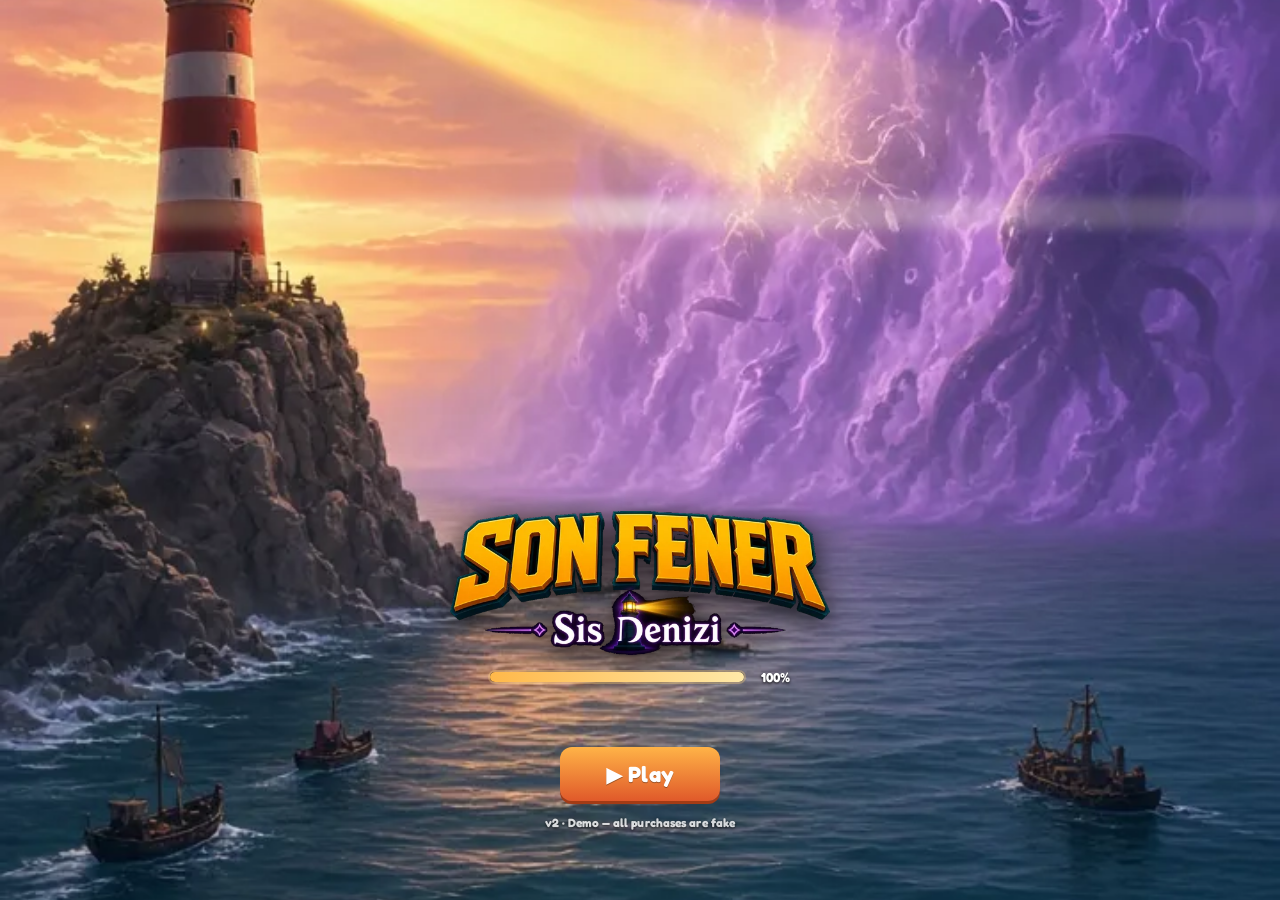
==== index.html @ 409b4b58 "Siege opening cinematic: burning citadel, captain cut-in, tap ult, leviathan, rebuild, world pullbac" ====
<!doctype html><html lang="tr"><head><meta charset="utf-8">
<meta name="viewport" content="width=device-width,initial-scale=1,maximum-scale=1,user-scalable=no,viewport-fit=cover">
<meta name="theme-color" content="#14304a"><title>Son Fener: Sis Denizi</title><link rel="manifest" href="manifest.webmanifest"><link rel="icon" href="img/icon-192.png"><link rel="apple-touch-icon" href="img/apple-touch-icon.png"><meta name="apple-mobile-web-app-capable" content="yes"><meta name="mobile-web-app-capable" content="yes"><meta name="apple-mobile-web-app-status-bar-style" content="black-translucent"><meta name="apple-mobile-web-app-title" content="Son Fener"><link rel="preload" as="image" href="img/title.webp">
<style>
*{box-sizing:border-box;-webkit-tap-highlight-color:transparent;user-select:none;-webkit-user-select:none}
html,body{margin:0;height:100%;overflow:hidden;background:#14304a;font-family:system-ui,-apple-system,"Segoe UI",Roboto,sans-serif;color:#e8f1ff}
#c{position:fixed;inset:0;width:100%;height:100%;touch-action:none;display:block}
#hud{position:fixed;left:0;right:0;top:0;padding:calc(env(safe-area-inset-top) + 8px) 8px 0;pointer-events:none;z-index:5}
.row{display:flex;gap:5px;align-items:center;margin-bottom:5px}
.pill{pointer-events:auto;min-width:0;background:linear-gradient(#1f4f66ee,#123247ee);border:1px solid #7fd8e855;border-radius:16px;padding:3px 8px 3px 5px;font-weight:800;font-size:13px;display:flex;align-items:center;gap:3px;box-shadow:0 3px 8px #0006;white-space:nowrap}
.pill i{font-style:normal;font-size:14px}.plus{background:#3fb950;color:#fff;border-radius:50%;width:17px;height:17px;display:grid;place-items:center;font-size:13px;margin-left:2px}
#prof{pointer-events:auto;display:flex;align-items:center;gap:6px;background:linear-gradient(90deg,#123247ee,#12324700);border-radius:30px;padding:3px 12px 3px 3px}
#prof .av{width:44px;height:44px;border-radius:50%;background:radial-gradient(#fff1b0,#f0a030);display:grid;place-items:center;font-size:24px;border:2px solid #ffd27a}
#prof b{font-size:13px;display:block}#prof small{font-size:11px;color:#a9d8e8;font-weight:700}
#night{pointer-events:auto;margin-left:auto;text-align:right;background:linear-gradient(#1f4f66ee,#123247ee);border-radius:14px;padding:4px 10px;font-weight:900;font-size:16px;border:1px solid #7fd8e855}
#night small{display:block;font-size:10px;color:#a9d8e8;font-weight:700}#night.dark{color:#b0b0c0}#night.storm{background:linear-gradient(#5a3a7a,#2a1a40);border-color:#b98cff}
#stat{display:flex;gap:5px}#surv .idle{display:inline-block;margin-left:4px;background:#ff8a3a;color:#fff;border-radius:9px;padding:0 6px;font-size:11px;line-height:16px}@media (max-width:440px){#stat .lb{display:none}#stat .pill{padding:3px 7px}}
#warn{pointer-events:none;margin-top:4px;background:#b3261ecc;border-radius:10px;padding:5px 9px;font-weight:800;font-size:12px;display:none;width:max-content;max-width:100%}
#quest{pointer-events:auto;background:linear-gradient(#1f4f66ee,#123247ee);border:1px solid #7fd8e855;border-radius:12px;padding:7px 9px;max-width:235px;box-shadow:0 4px 12px #0006;font-size:12px;font-weight:700;margin-top:4px}
#quest .bar,.pbar{height:6px;background:#0a2030;border-radius:4px;margin-top:4px;overflow:hidden}#quest .bar i,.pbar i{display:block;height:100%;background:linear-gradient(90deg,#ffb347,#ff7b2a);width:0}
#bottom{position:fixed;left:0;right:0;bottom:0;padding:6px 6px calc(env(safe-area-inset-bottom) + 8px);display:flex;justify-content:space-around;z-index:5;background:linear-gradient(#0000,#0a2030dd 40%)}
.big{border:0;background:none;color:#fff;font-weight:900;font-size:11px;display:flex;flex-direction:column;align-items:center;gap:1px;position:relative;width:68px;text-shadow:0 1px 2px #000}
.big span{font-size:24px;width:48px;height:48px;border-radius:14px;display:grid;place-items:center;background:linear-gradient(#2a7a95,#164a62);border:2px solid #7fd8e8;box-shadow:0 4px 0 #0008}
.big.hot span{background:linear-gradient(#ffb347,#e0592a);border-color:#ffd27a}.big:active span{transform:translateY(3px)}
.dot{position:absolute;top:-2px;right:6px;background:#ff3b5c;width:14px;height:14px;border-radius:50%;border:2px solid #fff;display:none}
.btn{border:0;border-radius:11px;padding:9px 13px;font-weight:900;font-size:13px;color:#fff;background:linear-gradient(#5fd38a,#2a9d5c);box-shadow:0 3px 0 #1d7a45}
.btn.g{background:linear-gradient(#b48bff,#7546e8);box-shadow:0 3px 0 #4b2fa0}.btn.o{background:linear-gradient(#ffb347,#e0592a);box-shadow:0 3px 0 #a33b15}.btn.x{background:#46597a;box-shadow:0 3px 0 #2a3a55}.btn.r{background:linear-gradient(#ff6b6b,#c0392b);box-shadow:0 3px 0 #85231a}
.btn:disabled{filter:grayscale(1);opacity:.55}.btn.sm{padding:5px 10px;font-size:15px;min-width:36px}
#sheet{position:fixed;left:0;right:0;bottom:0;z-index:20;background:linear-gradient(#1d4a60,#102a3c);border-top:2px solid #7fd8e8;border-radius:20px 20px 0 0;padding:13px 12px calc(env(safe-area-inset-bottom) + 14px);transform:translateY(105%);transition:transform .28s cubic-bezier(.2,1.3,.4,1);max-height:74%;overflow:auto;box-shadow:0 -6px 24px #0008}
#sheet.on{transform:none}#sheet h3{margin:0 0 8px;font-size:18px;display:flex;justify-content:space-between;align-items:center;gap:8px}
.card{background:#ffffff12;border:1px solid #ffffff1a;border-radius:13px;padding:9px;font-size:12px;font-weight:700;margin-bottom:7px;display:flex;align-items:center;gap:9px}
.card .ic{font-size:28px;width:40px;text-align:center;flex:none}.card .mid{flex:1;min-width:0}.nm{font-size:14px;font-weight:900}.sub{color:#a9d8e8;font-size:12px;margin-top:2px}
.tag{font-size:10px;background:#ff3b5c;color:#fff;border-radius:6px;padding:1px 5px;margin-left:4px;vertical-align:middle}
.demo{background:#ffcf3a22;border:1px solid #ffcf3a66;border-radius:10px;padding:7px 9px;font-size:12px;font-weight:700;margin-bottom:9px;color:#ffe08a}
.sec{font-size:12px;font-weight:900;color:#a9d8e8;margin:10px 2px 6px;text-transform:uppercase;letter-spacing:.5px}
.tabs{display:flex;gap:6px;margin-bottom:9px}.tabs button{flex:1}
#modal{position:fixed;inset:0;background:#000a;z-index:40;display:none;align-items:center;justify-content:center;padding:22px}
#modal.on{display:flex}#modal .box{background:linear-gradient(#1f5068,#102a3c);border:2px solid #7fd8e8;border-radius:20px;padding:18px;max-width:340px;width:100%;text-align:center;animation:pop .3s cubic-bezier(.2,1.6,.4,1)}
#modal h2{margin:0 0 8px}#modal p{margin:6px 0 14px;font-weight:600;line-height:1.4}#modal .acts{display:flex;gap:8px;justify-content:center;flex-wrap:wrap}
@keyframes pop{from{transform:scale(.6);opacity:0}}
#toast{position:fixed;left:50%;top:190px;transform:translateX(-50%);background:#0a2030e6;color:#fff;padding:9px 16px;border-radius:14px;font-weight:700;font-size:14px;z-index:60;opacity:0;transition:opacity .25s;pointer-events:none;text-align:center;max-width:86%;border:1px solid #7fd8e8}#toast.low{top:auto;bottom:calc(18px + env(safe-area-inset-bottom));z-index:120}
#fx{position:fixed;inset:0;pointer-events:none;z-index:15}
.float{position:absolute;font-weight:900;font-size:19px;color:#fff;text-shadow:0 2px 0 #000a,0 0 6px #0008;transform:translate(-50%,-50%);animation:up 1s ease-out forwards;white-space:nowrap}
@keyframes up{to{transform:translate(-50%,-260%);opacity:0}}
.fly{position:absolute;font-size:20px;transition:left .65s cubic-bezier(.5,-0.3,.7,1),top .65s cubic-bezier(.3,0,.9,.6),transform .65s;transform:translate(-50%,-50%)}
.lbl{position:absolute;transform:translate(-50%,-100%);background:#0a2030d8;color:#fff;font-size:11px;font-weight:800;padding:2px 7px 3px;border-radius:8px;white-space:nowrap;border:1px solid #ffb347;min-width:62px;text-align:center}
.lbl .pbar{height:4px;margin-top:2px}
.nm3{position:absolute;transform:translate(-50%,0);color:#fff;font-size:10px;font-weight:900;text-shadow:0 1px 2px #000,0 0 4px #000;white-space:nowrap}
#hand{position:fixed;font-size:44px;z-index:46;pointer-events:none;display:none;transform:translate(-20%,0);filter:drop-shadow(0 3px 3px #0008);animation:bob .8s ease-in-out infinite}@keyframes bob{50%{margin-top:14px}}
#tip{position:fixed;left:50%;bottom:104px;transform:translateX(-50%);background:#fff8e6;color:#3a2410;border-radius:14px;padding:9px 14px;font-weight:800;font-size:14px;z-index:44;box-shadow:0 5px 16px #0008;display:none;text-align:center;width:max-content;max-width:88%;border:3px solid #ffb347}
#ad{position:fixed;inset:0;background:#000;color:#fff;z-index:50;display:none;align-items:center;justify-content:center;flex-direction:column;font-weight:800;gap:12px}#ad.on{display:flex}
#battle{position:fixed;inset:0;z-index:35;display:none;flex-direction:column;background:linear-gradient(#f39a5b,#b65f6e 25%,#3fb8c0 55%,#14506a);color:#fff}
#battle.on{display:flex}#battle .top{padding:calc(env(safe-area-inset-top) + 14px) 14px 8px;text-align:center;font-weight:900;font-size:18px;color:#fff;text-shadow:0 2px 3px #0008}
.side{flex:1;display:flex;flex-direction:column;align-items:center;justify-content:center;gap:8px;position:relative}
.units{display:flex;flex-wrap:wrap;gap:6px;justify-content:center;max-width:340px}.u{font-size:34px;transition:transform .15s}.u.big{font-size:84px}
.hp{width:260px;height:14px;background:#0004;border-radius:8px;overflow:hidden;border:2px solid #fff}.hp i{display:block;height:100%;background:linear-gradient(90deg,#3fb950,#9be15d);transition:width .3s}.hp.e i{background:linear-gradient(90deg,#ff6b6b,#ffb347)}
.hl{font-weight:900;font-size:13px;color:#fff;text-shadow:0 1px 2px #000}.waves{height:40px;background:repeating-linear-gradient(90deg,#ffffff33 0 20px,#0000 20px 40px)}
.sea{position:relative;height:150px;border-radius:14px;margin-bottom:9px;background:radial-gradient(circle at 30% 40%,#3fb8c0,#1f6f8b 60%,#14304a);overflow:hidden;border:1px solid #7fd8e855}
.sea .node{position:absolute;transform:translate(-50%,-50%);font-size:26px;text-align:center;line-height:1}.sea .node small{display:block;font-size:10px;font-weight:900;color:#fff}.sea .fd{display:inline-block;width:26px;height:18px;border-radius:50%;background:radial-gradient(#c9b8e8,#6a5a8a);box-shadow:8px -4px 0 -2px #9a88c0}.sea .node.fog{opacity:.6;filter:grayscale(.5)}.sea .node.cur{font-size:34px;animation:bob .8s ease-in-out infinite}.sea .ship{position:absolute;font-size:22px;transform:translate(-50%,-50%)}
.port{width:54px;height:54px;border-radius:12px;display:grid;place-items:center;font-size:30px;border:3px solid #fff;box-shadow:0 3px 8px #0006;position:relative}
.r3{background:linear-gradient(135deg,#ffd76b,#e08a1e)}.r2{background:linear-gradient(135deg,#c79bff,#7546e8)}.r1{background:linear-gradient(135deg,#7fd3ff,#2e86de)}
.port small{position:absolute;bottom:-8px;left:50%;transform:translateX(-50%);font-size:9px;color:#ffd700;text-shadow:0 0 2px #000;white-space:nowrap}
.flip{animation:flip .7s ease-out}@keyframes flip{0%{transform:rotateY(90deg) scale(.5)}60%{transform:rotateY(0) scale(1.2)}100%{transform:scale(1)}}
#loading{position:fixed;inset:0;background:linear-gradient(#14304a,#3b5a8a);display:flex;align-items:center;justify-content:center;flex-direction:column;z-index:60;font-weight:900;font-size:28px;color:#ffd27a}
img.ri{width:16px;height:16px;vertical-align:-3px;object-fit:contain}.pill img.ri{width:19px;height:19px}.cs{white-space:nowrap}
.fly img.ri{width:26px;height:26px}
.port{overflow:visible}.port img{width:100%;height:100%;object-fit:cover;border-radius:9px;display:block}.port .lv{position:absolute;top:-7px;left:-7px;background:#0a2030;border:2px solid #fff;border-radius:10px;font-size:10px;padding:0 5px;color:#fff}
#prof .av{overflow:hidden;padding:0}#prof .av img{width:100%;height:100%;object-fit:cover}
#side{position:fixed;right:6px;top:calc(env(safe-area-inset-top) + 176px);z-index:6;display:flex;flex-direction:column;gap:8px}
.sb{width:46px;height:46px;border-radius:13px;border:2px solid #7fd8e8;background:linear-gradient(#2a7a95,#164a62);color:#fff;font-size:21px;position:relative;box-shadow:0 3px 0 #0008;padding:0;display:grid;place-items:center}.sb small{position:absolute;bottom:-5px;left:50%;transform:translateX(-50%);font-size:8.5px;font-weight:900;background:#0a2030;border-radius:5px;padding:0 3px;white-space:nowrap}
.sb.hot{background:linear-gradient(#ffb347,#e0592a);border-color:#ffd27a}.sb .dot{right:-4px;top:-4px}
#collect{position:fixed;left:50%;bottom:calc(env(safe-area-inset-bottom) + 92px);transform:translateX(-50%);z-index:6;display:none}
#talk{position:fixed;left:8px;right:8px;bottom:calc(env(safe-area-inset-bottom) + 92px);z-index:48;display:none;gap:7px;align-items:flex-end;max-width:520px;margin:0 auto}#talk.on{display:flex}#talk.top{bottom:auto;top:calc(env(safe-area-inset-top) + 64px);align-items:flex-start}
#talk img{width:54px;height:54px;border-radius:12px;border:2px solid #ffd27a;object-fit:cover;flex:none;box-shadow:0 3px 8px #0008}
#talk .bub{flex:1;position:relative;background:#fff8e6f2;color:#3a2410;border-radius:13px;padding:7px 10px;font-weight:700;font-size:12.5px;border:2px solid #ffb347;line-height:1.3;max-height:30vh;overflow:auto}#talk .bub b{display:block;color:#c0592a;font-size:11px;padding-right:58px}#talk .tc{position:absolute;top:3px;right:4px;display:flex;gap:4px}#talk .tc button{width:26px;height:24px;border-radius:8px;border:1px solid #e0a060;background:#ffe9c2;color:#7a4320;font-weight:900;font-size:13px;padding:0;cursor:pointer}[dir=rtl] #talk .tc{right:auto;left:4px}[dir=rtl] #talk .bub b{padding-right:0;padding-left:58px}#talk .bub small{display:block;text-align:end;color:#a07050;font-size:10px;margin-top:2px}
.cal{display:grid;grid-template-columns:repeat(4,1fr);gap:6px;margin:10px 0}.cal div{background:#ffffff14;border:2px solid #ffffff22;border-radius:12px;padding:6px 2px;font-size:11px;font-weight:800}.cal .ok{opacity:.45}.cal .now{border-color:#ffd27a;background:#ffb34733;animation:bob 1s infinite}.cal .d7{grid-column:span 2}
.prev{background:#3fa7e022;border:1px dashed #7fd8e8;border-radius:10px;padding:7px 9px;font-size:12px;font-weight:800;margin-bottom:9px;color:#bfe9ff}
.tier{display:grid;grid-template-columns:34px 1fr 1fr;gap:6px;align-items:center;margin-bottom:5px}.tier>b{text-align:center;font-size:13px}.tier .c{background:#ffffff12;border-radius:10px;padding:5px;display:flex;justify-content:space-between;align-items:center;font-size:12px;font-weight:800;min-height:38px}.tier .c.p{background:#ffcf3a1c;border:1px solid #ffcf3a55}.tier .c.lk{opacity:.45}
.board .card{padding:6px 9px;margin-bottom:4px}.board .me{background:#ffb34733;border-color:#ffd27a}
.bot{font-size:9px;background:#46597a;border-radius:4px;padding:0 4px;margin-left:4px}
.foeimg{width:150px;height:150px;object-fit:contain;filter:drop-shadow(0 6px 10px #0008)}
.tgl{width:52px;height:30px;border-radius:15px;border:0;background:#46597a;position:relative}.tgl:after{content:'';position:absolute;left:3px;top:3px;width:24px;height:24px;border-radius:50%;background:#fff;transition:left .2s}.tgl.on{background:#3fb950}.tgl.on:after{left:25px}
#loading{background:#0a1a2a url(img/title.webp) center/cover;justify-content:flex-end;padding-bottom:calc(env(safe-area-inset-bottom) + 70px);gap:14px}
#loading img{width:min(80vw,380px);filter:drop-shadow(0 6px 14px #000c)}#loading .btn{font-size:22px;padding:14px 46px}#loading small{font-size:12px;color:#fff;opacity:.8;font-weight:700;text-shadow:0 1px 3px #000}

@font-face{font-family:Fredoka;src:url(fonts/fredoka-latin.woff2) format('woff2');font-weight:300 700;font-display:swap;unicode-range:U+0000-00FF,U+0131,U+0152-0153,U+02BB-02BC,U+02C6,U+02DA,U+02DC,U+2000-206F,U+20AC,U+2122,U+2191,U+2193,U+2212,U+2215,U+FEFF,U+FFFD}
@font-face{font-family:Fredoka;src:url(fonts/fredoka-latin-ext.woff2) format('woff2');font-weight:300 700;font-display:swap;unicode-range:U+0100-02AF,U+1E00-1EFF,U+2020,U+20A0-20AB,U+20AD-20C0,U+2113,U+2C60-2C7F,U+A720-A7FF}
/* ---- tasarım sistemi v2.1 ---- */
:root{--pn:linear-gradient(#1f5068,#102a3c);--ln:#7fd8e8;--ac:#ffd27a;--tx2:#a9d8e8;--rd:14px;--sh:0 4px 14px #0007}
html,body,button{font-family:Fredoka,system-ui,-apple-system,"Segoe UI",Roboto,sans-serif;letter-spacing:.1px}
.btn{font-family:inherit;font-weight:700;font-size:14px;border-radius:12px;min-height:36px;padding:8px 14px;transition:transform .08s,filter .15s;text-shadow:0 1px 0 #0005;cursor:pointer}
.btn:active{transform:translateY(2px) scale(.97);box-shadow:none}.btn.sm{min-height:32px;padding:4px 10px}
.nm{font-weight:700;font-size:15px}.sub{font-weight:500;font-size:12px;color:var(--tx2)}.card{border-radius:var(--rd);padding:10px;gap:10px;font-weight:500}
.card .ic{font-size:28px;width:42px;height:42px;display:grid;place-items:center;background:#ffffff10;border-radius:12px}
#sheet{background:var(--pn);transition:transform .3s cubic-bezier(.2,1.2,.4,1),opacity .2s;opacity:0;padding-top:0}#sheet.on{opacity:1}
#sheet h3{position:sticky;top:0;z-index:2;margin:0 -12px 10px;padding:12px 12px 10px;background:linear-gradient(#21566e,#1b4a60);border-bottom:1px solid #7fd8e833;font-size:19px;font-weight:700}
#sheet h3 .close{width:36px;padding:0}
.sec{font-weight:700;letter-spacing:.8px}
#modal{transition:background .17s}#modal.out{background:#0000}#modal.out .box{animation:pout .17s forwards}@keyframes pout{to{transform:scale(.85);opacity:0}}
#modal h2{font-weight:700;font-size:22px;position:relative}#modal p{font-weight:500}
#modal .box{position:relative;overflow:hidden;box-shadow:0 10px 40px #000a}#modal .box>*{position:relative}
.rays{position:absolute!important;left:50%;top:70px;width:520px;height:520px;margin:-260px 0 0 -260px;background:repeating-conic-gradient(#ffffff14 0 10deg,#0000 10deg 20deg);animation:spin 14s linear infinite;pointer-events:none;-webkit-mask:radial-gradient(#000 20%,#0000 65%);mask:radial-gradient(#000 20%,#0000 65%)}
.rays.gold{background:repeating-conic-gradient(#ffd84a33 0 10deg,#0000 10deg 20deg)}@keyframes spin{to{transform:rotate(360deg)}}
.rwh{font-size:58px;animation:pop .5s cubic-bezier(.2,1.8,.4,1);filter:drop-shadow(0 4px 8px #0008)}
.rws{display:flex;gap:8px;justify-content:center;flex-wrap:wrap;margin:12px 0 16px}
.rw{width:78px;padding:10px 4px 8px;border-radius:14px;background:linear-gradient(#2d6a85,#173d52);border:2px solid var(--ac);box-shadow:0 0 14px #ffd27a55;animation:rwin .5s cubic-bezier(.2,1.7,.4,1) backwards;display:flex;flex-direction:column;align-items:center;gap:2px}
.rw .ri2{font-size:30px;height:36px;display:grid;place-items:center}.rw .ri2 img.ri{width:36px;height:36px}.rw b{font-size:16px}.rw small{font-size:10px;color:var(--tx2)}
@keyframes rwin{from{transform:scale(0) rotate(-20deg);opacity:0}}
.lvb{font-size:64px;font-weight:700;color:#fff;width:110px;height:110px;margin:4px auto 6px;border-radius:50%;display:grid;place-items:center;background:radial-gradient(#ffe89a,#f0a030);border:4px solid #fff;text-shadow:0 3px 0 #b5651d;box-shadow:0 0 30px #ffd84a;animation:pop .6s cubic-bezier(.2,1.8,.4,1)}
.lvh{color:var(--ac);text-shadow:0 2px 0 #0008}.ul div{font-weight:600;font-size:14px;padding:5px;margin:4px 0;background:#ffffff10;border-radius:10px;animation:rwin .4s backwards}
.bigtxt{position:absolute;left:50%;top:34%;transform:translate(-50%,-50%);text-align:center;animation:bigt 1.5s ease-out forwards;white-space:nowrap}
.bigtxt b{display:block;font-size:40px;font-weight:700;text-shadow:0 3px 0 #0009,0 0 18px #000a;letter-spacing:1px}.bigtxt small{font-size:15px;font-weight:600;color:#fff;text-shadow:0 2px 3px #000}
@keyframes bigt{0%{transform:translate(-50%,-50%) scale(.3);opacity:0}15%{transform:translate(-50%,-50%) scale(1.15);opacity:1}25%{transform:translate(-50%,-50%) scale(1)}80%{opacity:1}100%{transform:translate(-50%,-90%);opacity:0}}
.gcs{display:flex;flex-wrap:wrap;gap:14px 8px;justify-content:center;margin:14px 0 18px;perspective:600px}
.gc{width:62px;height:104px;position:relative}.gcs.one .gc{width:130px;height:170px}
.gc>div{position:absolute;inset:0;backface-visibility:hidden;border-radius:12px;display:flex;flex-direction:column;align-items:center}
.gb{background:linear-gradient(135deg,#2a5a78,#12324a);border:2px solid var(--ln);font-size:26px;justify-content:center;animation:gbo .25s ease-in var(--d) forwards}
.gf{transform:rotateY(90deg);animation:gfi .35s cubic-bezier(.2,1.6,.4,1) calc(var(--d) + .25s) forwards;padding-top:4px}
.gf .port{box-shadow:0 0 16px var(--c),0 0 4px var(--c);border-color:var(--c)}.gn{font-size:11px;font-weight:700;margin-top:9px}.gr{font-size:9px;font-weight:700;color:var(--c);letter-spacing:.6px}.gs{font-size:10px;font-weight:600}
.gcs.one .gn{font-size:15px}.gcs.one .gr{font-size:12px}
.gc.r3 .gf::after{content:'';position:absolute;inset:-6px;border-radius:16px;box-shadow:0 0 26px 6px #ffcf3a88;animation:pulse 1.2s infinite;pointer-events:none}
@keyframes gbo{to{transform:rotateY(-90deg)}}@keyframes gfi{to{transform:rotateY(0)}}@keyframes pulse{50%{opacity:.35}}
.pill{font-weight:600}#prof b,#night{font-weight:700}.big{font-weight:700;font-size:11.5px}
.dot{animation:dotp 1.6s infinite}@keyframes dotp{50%{transform:scale(1.18)}}

i[data-k]{font-style:normal}
.langs{display:grid;grid-template-columns:1fr 1fr;gap:8px;margin:10px 0}.langs .btn{width:100%}
html.L-zh-CN body,html.L-zh-CN .btn{font-family:Fredoka,"PingFang SC","Hiragino Sans GB","Noto Sans SC","Microsoft YaHei",sans-serif}
html.L-zh-TW body,html.L-zh-TW .btn{font-family:Fredoka,"PingFang TC","Noto Sans TC","Microsoft JhengHei",sans-serif}
html.L-zh-CN *,html.L-zh-TW *{word-break:break-all;line-break:strict;letter-spacing:0}
html.L-ar body{font-family:Fredoka,"Noto Sans Arabic","Segoe UI",Tahoma,sans-serif}
html.L-ru .btn,html.L-de .btn,html.L-fr .btn,html.L-es .btn,html.L-pt-BR .btn,html.L-id .btn{white-space:normal;overflow-wrap:anywhere}
[dir=rtl] .card,[dir=rtl] #sheet h3{direction:rtl;text-align:right}
[dir=rtl] #hud,[dir=rtl] #bar{direction:ltr}
#bChat.ping::after{content:"";position:absolute;top:2px;right:2px;width:9px;height:9px;border-radius:50%;background:#ff4d4d}#bChat{position:relative}

/* ── UI kiti v3: denizci ahşap/pirinç/teal çerçeveler ── */
:root{--wood:linear-gradient(135deg,#8a5a32,#b98250 22%,#6e4425 50%,#a8743f 78%,#5e3a20);--brass:linear-gradient(#ffe7a3,#d8a84a 45%,#9a6a22);--teal:#1b4a5e}
#modal .box{border:5px solid transparent;border-radius:18px;background:radial-gradient(circle at 9px 9px,#ffe7a3 0 3px,#8a5a1a 3.5px,transparent 4.5px) padding-box,radial-gradient(circle at calc(100% - 9px) 9px,#ffe7a3 0 3px,#8a5a1a 3.5px,transparent 4.5px) padding-box,radial-gradient(circle at 9px calc(100% - 9px),#ffe7a3 0 3px,#8a5a1a 3.5px,transparent 4.5px) padding-box,radial-gradient(circle at calc(100% - 9px) calc(100% - 9px),#ffe7a3 0 3px,#8a5a1a 3.5px,transparent 4.5px) padding-box,linear-gradient(#22566f,#123247 70%,#0e2838) padding-box,var(--wood) border-box;box-shadow:inset 0 0 0 2px #d8a84a,inset 0 0 0 3px #5e3a20,inset 0 2px 18px #7fd8e833,0 12px 40px #000b}
#modal h2{display:inline-block;margin:-4px auto 10px;padding:6px 26px 7px;color:#fff6dc;text-shadow:0 2px 0 #0a2230;background:linear-gradient(#2a6e86,#164a60);border-top:2px solid #e8c069;border-bottom:2px solid #9a6a22;clip-path:polygon(0 0,100% 0,calc(100% - 12px) 50%,100% 100%,0 100%,12px 50%);filter:drop-shadow(0 3px 0 #0006)}
#sheet{border-top:0;box-shadow:0 -3px 0 #d8a84a,0 -7px 0 #6e4425,0 -10px 26px #000a}
#sheet h3{border-bottom:2px solid #d8a84a66;background:linear-gradient(#245d76,#1a4a60 60%,#173f53)}
.card{box-shadow:inset 0 1px 0 #ffffff18,0 2px 6px #0005}
.btn{box-shadow:inset 0 1px 0 #ffffff55,inset 0 -3px 0 #0003,0 3px 0 #0005}
/* ── Sis Cephesi + çeviri ── */
.war-hero,.war-cta{background:linear-gradient(135deg,#2b3f5c,#3d2a4a);border:1px solid #9fb6d855}
.war-cta{cursor:pointer}
.wtl{display:flex;gap:4px;margin:8px 0}.wst{flex:1;text-align:center;font-size:11px;padding:5px 2px;border-radius:8px;background:#0e2838;color:#8aa;border:1px solid #2a4a5a}
.wst.on{background:linear-gradient(#e8c069,#b8862e);color:#2a1a05;font-weight:700;border-color:#ffe7a3}.wst.done{color:#cfe;background:#1c4a3a}
.wscore{display:flex;align-items:center;justify-content:space-between;gap:8px;margin:8px 0;font-weight:800;font-size:15px}.wscore>div{flex:1;text-align:center}.wscore .vs{flex:0 0 auto;color:#e8c069;font-size:13px}
.stars{color:#ffd54a;letter-spacing:1px;white-space:nowrap}.stars i{font-style:normal;color:#ffffff30}
.msgt{white-space:pre-wrap;word-break:break-word}.trbtn{background:none;border:0;color:#7fd8e8;font-size:11px;padding:2px 0 0;cursor:pointer;text-decoration:underline}
#loading{overflow:hidden;transition:opacity .6s ease,transform .6s ease}#loading.out{opacity:0;transform:scale(1.04);pointer-events:none}
#loading .ldBeam{position:absolute;left:50%;top:22%;width:160vmax;height:30px;margin-left:-80vmax;background:linear-gradient(90deg,transparent,#ffe9a855 45%,#fff5d088 50%,#ffe9a855 55%,transparent);transform-origin:50% 50%;animation:ldSweep 6s linear infinite;filter:blur(6px);mix-blend-mode:screen;pointer-events:none}
@keyframes ldSweep{0%{transform:rotate(-25deg);opacity:.2}50%{transform:rotate(25deg);opacity:.9}100%{transform:rotate(-25deg);opacity:.2}}
#ldLogo{animation:ldIn 1.1s cubic-bezier(.2,.9,.3,1.3) both}@keyframes ldIn{from{opacity:0;transform:translateY(-24px) scale(.85)}to{opacity:1;transform:none}}
#ldBox{width:min(72vw,300px);display:flex;align-items:center;gap:8px;animation:ldIn .8s .3s both}#ldBar{flex:1;height:10px;border-radius:6px;background:#0008;box-shadow:inset 0 1px 3px #000,0 0 0 2px #ffd27a55;overflow:hidden}#ldFill{display:block;transition:width .25s;height:100%;width:0;background:linear-gradient(90deg,#ffb84a,#ffe9a8);box-shadow:0 0 10px #ffd27a}
#ldPct{font-size:13px;color:#fff;text-shadow:0 1px 3px #000;min-width:38px;text-align:right}
#ldTip{max-width:min(84vw,360px);min-height:34px;font-size:13px;font-weight:700;color:#fff;text-align:center;text-shadow:0 1px 3px #000;opacity:0;transition:opacity .5s}#ldTip.on{opacity:.95}
#startBtn:not([disabled]){animation:ldPulse 1.8s ease-in-out infinite}@keyframes ldPulse{0%,100%{transform:scale(1);box-shadow:0 0 0 0 #ffd27a88}50%{transform:scale(1.05);box-shadow:0 0 0 12px #ffd27a00}}
@media (prefers-reduced-motion:reduce){#loading .ldBeam,#startBtn,#ldLogo{animation:none!important}}
body.fadeIn #app,body.fadeIn canvas{animation:gIn .7s ease both}@keyframes gIn{from{opacity:0;filter:blur(4px)}to{opacity:1;filter:none}}
#battle.reefB{background:radial-gradient(circle at 50% 30%,#1fb5a855,transparent 60%),linear-gradient(#0b3b4a,#0a5a5a 60%,#e98a6a55)!important}#battle.reefB #beast{filter:drop-shadow(0 0 18px #3ff5d9aa)}.reefC{background:linear-gradient(135deg,#0f4f5acc,#2a1f4acc)!important;border:1px solid #3ff5d955}
.evHero{background:linear-gradient(135deg,#7a4f1c,#2a4a5e)!important;border:1px solid #ffd27a88}.evIc{font-size:38px;width:58px;height:58px;display:grid;place-items:center;border-radius:14px;background:radial-gradient(circle,#ffd27a55,#0000 70%)}
.evBar{position:relative;margin:16px 8px 4px}.evBar .pbar{height:12px}.evMk{position:absolute;top:50%;transform:translate(-50%,-50%);font-size:22px;filter:grayscale(.7) drop-shadow(0 2px 2px #0008);transition:filter .3s}.evMk.rdy{filter:drop-shadow(0 0 8px #ffd27a);animation:evB 1s ease-in-out infinite}.evMk.done{filter:none;font-size:18px}
@keyframes evB{0%,100%{transform:translate(-50%,-50%) scale(1)}50%{transform:translate(-50%,-62%) scale(1.15)}}
.evAct{display:flex;flex-wrap:wrap;gap:6px}.evAct span{background:#0a2030aa;border:1px solid #7fd8e855;border-radius:10px;padding:5px 8px;font-size:12px}.evAct b{color:#ffd27a}
.evWeek{display:grid;grid-template-columns:repeat(7,1fr);gap:4px}.evWeek div{background:#0a2030aa;border:1px solid #7fd8e833;border-radius:10px;padding:4px 2px;text-align:center;display:flex;flex-direction:column;align-items:center;gap:1px;min-width:0}.evWeek b{font-size:20px}.evWeek small{font-size:8.5px;line-height:1.1;opacity:.85;overflow:hidden;text-overflow:ellipsis;max-width:100%}.evWeek .on{background:linear-gradient(#ffb347,#c8551f);border-color:#ffd27a;box-shadow:0 0 10px #ffd27a66}.evWeek .past{opacity:.45}
.mhand{position:fixed;left:-14px;top:-6px;z-index:7;pointer-events:none;font-size:34px;opacity:0;display:none;filter:drop-shadow(0 3px 4px #0009);text-align:center;line-height:1}.mhand.on{display:block}.mhand small{display:block;font-size:10px;font-weight:800;color:#7dff8a;background:#0a2030cc;border-radius:6px;padding:2px 5px;margin-top:2px;white-space:nowrap;transform:translateX(-25%)}
@media (prefers-reduced-motion:reduce){.evMk.rdy{animation:none}}

/* v7 2D sanat: ahşap/taş çerçeveler, rota, darbe efektleri */
.sea{border:5px solid #6b4423!important;box-shadow:inset 0 0 0 2px #c8935a,inset 0 0 24px #0008,0 4px 0 #3b2410,0 6px 12px #0006;background:repeating-radial-gradient(circle at 20% 30%,#ffffff10 0 2px,transparent 3px 22px),radial-gradient(circle at 30% 40%,#3fb8c0,#1f6f8b 60%,#14304a)!important}
.sea::before,.sea::after{content:"";position:absolute;width:14px;height:14px;border-radius:50%;background:radial-gradient(circle at 35% 35%,#ffe7a0,#a8782a);box-shadow:0 1px 2px #0008;top:4px;left:4px;z-index:2}.sea::after{left:auto;right:4px}
.sea .route{position:absolute;inset:0;width:100%;height:100%}.sea .route path{fill:none;stroke:#fff6d8;stroke-width:2.5;stroke-dasharray:6 6;opacity:.75}
.sea .node{filter:drop-shadow(0 2px 2px #0007)}.sea .node small{background:#3b2410cc;border:1px solid #c8935a;border-radius:6px;padding:0 4px;margin-top:2px}.sea .ship{filter:drop-shadow(0 3px 2px #0008);animation:bob 1.4s ease-in-out infinite}
#battle{background:radial-gradient(ellipse at 50% 110%,#0b2f45,transparent 60%),linear-gradient(#f39a5b,#b65f6e 22%,#3fb8c0 52%,#14506a)!important}
#battle .top{margin:calc(env(safe-area-inset-top) + 8px) auto 0;padding:8px 22px!important;background:linear-gradient(#8a8f98,#5a606a);border:3px solid #3a3e46;border-radius:6px;box-shadow:inset 0 2px 0 #ffffff55,inset 0 -3px 0 #0004,0 4px 10px #0007;font-size:16px!important}
#battle .side{margin:8px 12px;border-radius:16px;background:linear-gradient(#ffffff14,#5a3a1e33);border:4px solid #6b4423;box-shadow:inset 0 0 0 2px #c8935a88,inset 0 0 30px #0006,0 4px 0 #3b2410}
#battle .hp{height:16px!important;border:3px solid #c8935a!important;outline:2px solid #3b2410;background:#1a0e06!important}.hp i{box-shadow:inset 0 3px 0 #ffffff55}
#battle .hl{background:#3b2410cc;border:1px solid #c8935a;border-radius:8px;padding:2px 10px}
#battle .u.ut{width:40px;height:40px;display:grid;place-items:center;font-size:24px;border-radius:50% 50% 45% 45%;background:radial-gradient(circle at 40% 30%,#4a8ad8,#1f4f8b);border:3px solid #e8c37a;box-shadow:0 3px 0 #3b2410}
#battle .waves{background:repeating-radial-gradient(circle at 10px -6px,transparent 0 12px,#ffffff44 13px 15px,transparent 16px) 0 0/30px 30px!important;animation:wv 2s linear infinite}@keyframes wv{to{background-position:30px 0}}
.imp{position:fixed;z-index:60;pointer-events:none;width:0;height:0}.imp .fl{position:absolute;left:-45px;top:-45px;width:90px;height:90px;border-radius:50%;animation:impf .35s ease-out forwards}.imp .rg{position:absolute;left:-20px;top:-20px;width:40px;height:40px;border-radius:50%;border:4px solid;animation:impr .5s ease-out forwards}.imp b{position:absolute;left:-4px;top:-4px;width:8px;height:8px;border-radius:2px;transform:rotate(45deg);animation:imps .6s ease-out forwards}
@keyframes impf{from{transform:scale(.3);opacity:1}to{transform:scale(1.4);opacity:0}}@keyframes impr{from{transform:scale(.4);opacity:1}to{transform:scale(2.6);opacity:0}}@keyframes imps{to{transform:translate(var(--x),var(--y)) rotate(200deg) scale(.3);opacity:0}}
.cball{position:fixed;z-index:59;width:12px;height:12px;margin:-6px;border-radius:50%;background:radial-gradient(circle at 35% 35%,#888,#111);box-shadow:0 0 8px #ffb347;pointer-events:none}
@media (prefers-reduced-motion:reduce){.imp,.cball{display:none}#battle .waves,.sea .ship{animation:none}}

/* v8 savaş sahnesi */
#bsc{flex:1;width:100%;min-height:0;display:block}
#battle .bctl{position:absolute;right:10px;top:calc(env(safe-area-inset-top) + 62px);display:flex;gap:6px;z-index:2}#battle .bctl .btn{min-height:32px;padding:4px 10px}
#battle .bpl{display:flex;flex-direction:column;gap:6px;padding:8px 10px calc(env(safe-area-inset-bottom) + 10px);background:linear-gradient(#3b2410ee,#2a1a0eee);border-top:4px solid #c8935a}
#battle .bpf{display:flex;align-items:center;gap:8px}#battle .bpf>div:last-child{flex:1}#battle .bpf .hp{width:100%!important}
.pfr{width:52px;height:52px;border-radius:10px;overflow:hidden;border:3px solid #c8935a;outline:2px solid #3b2410;box-shadow:0 3px 6px #0008;background:#14304a}.pfr img{width:100%;height:100%;object-fit:cover}
#battle .port{width:44px;height:44px}
.stars{display:flex;justify-content:center;gap:6px;margin:-4px 0 4px}.stars b{font-size:40px;color:#3a3a46;text-shadow:0 2px 0 #0008}.stars b.on{color:#ffd84a;text-shadow:0 0 12px #ffb347,0 2px 0 #a8782a;animation:stp .45s backwards cubic-bezier(.3,1.8,.5,1)}@keyframes stp{from{transform:scale(0) rotate(-90deg)}}
@media (prefers-reduced-motion:reduce){.stars b.on{animation:none}}
.card img[src*="img/f_"]{border-radius:10px;border:3px solid #c8935a;outline:2px solid #3b2410;box-shadow:0 3px 6px #0008;background:#14304a;object-fit:cover!important}

/* v10: framed HUD + rarity portrait frames + upgrade banner */
.pill{background:linear-gradient(#5a3a1e,#3b2410);border:2px solid #c8935a;border-radius:10px;box-shadow:inset 0 1px 0 #ffd9a055,inset 0 -2px 0 #0005,0 0 0 1px #2a1606,0 3px 8px #0007;position:relative;padding:3px 10px 3px 5px}
.pill::before,.pill::after{content:'';position:absolute;top:50%;width:5px;height:5px;margin-top:-2.5px;border-radius:50%;background:radial-gradient(circle at 35% 35%,#f3f6fa,#7c8794);box-shadow:0 0 1px #000}
.pill::before{left:-4px}.pill::after{right:-4px}
.pill img.ri{filter:drop-shadow(0 1px 1px #000)}
#prof{background:linear-gradient(90deg,#3b2410f0,#3b241000);border:2px solid #c8935a;border-right:0}
#prof .av{border:3px solid #ffd27a;box-shadow:0 0 0 2px #5a3a1e,0 2px 6px #0008}
.port{border:3px solid #9aa6b4;border-radius:10px;box-shadow:0 0 0 2px #1a2230,0 3px 8px #0007,inset 0 0 0 1px #fff6}
.port img{border-radius:6px}
.port::after{content:'';position:absolute;inset:-3px;border-radius:10px;pointer-events:none;box-shadow:inset 0 0 0 1px #0006}
.port.r1{border-color:#6fc3ff;box-shadow:0 0 0 2px #0e3a66,0 0 8px #3fa7e088,0 3px 8px #0007}
.port.r2{border-color:#c99bff;box-shadow:0 0 0 2px #3a1a6e,0 0 10px #a77cf5aa,0 3px 8px #0007}
.port.r3{border-color:#ffd76b;box-shadow:0 0 0 2px #6a3e0a,0 0 12px #ffcf3acc,0 3px 8px #0007}
.port.r3::before{content:'';position:absolute;top:-9px;left:50%;transform:translateX(-50%);width:14px;height:9px;background:linear-gradient(#fff3b0,#e0a020);clip-path:polygon(0 100%,15% 20%,35% 70%,50% 0,65% 70%,85% 20%,100% 100%);filter:drop-shadow(0 1px 1px #000)}
.dban{position:absolute;transform:translate(-50%,-50%);pointer-events:none;z-index:6;animation:dban 2.3s ease-out forwards;white-space:nowrap}
.dban b{display:block;background:linear-gradient(#ffcf5a,#e08a1e);color:#3b1a00;font-weight:900;font-size:15px;padding:6px 18px;border:2px solid #fff3c0;border-radius:6px;box-shadow:0 0 0 2px #6a3e0a,0 4px 14px #000a;clip-path:polygon(0 0,100% 0,96% 50%,100% 100%,0 100%,4% 50%)}
@keyframes dban{0%{opacity:0;transform:translate(-50%,-30%) scale(.5)}12%{opacity:1;transform:translate(-50%,-50%) scale(1.12)}20%{transform:translate(-50%,-50%) scale(1)}80%{opacity:1;transform:translate(-50%,-90%)}100%{opacity:0;transform:translate(-50%,-110%)}}
@media (prefers-reduced-motion:reduce){.dban{animation:none;opacity:1}}
#battle .hl.tick{animation:tick .35s ease-out}@keyframes tick{0%{transform:scale(1.15);color:#ffd84a}100%{transform:none}}

/* v11: framed nav, side buttons, sheets, intro */
#bottom{background:linear-gradient(#6a4422,#3b2410);border-top:3px solid #c8935a;box-shadow:0 -2px 0 #2a1606,0 -6px 18px #0008,inset 0 2px 0 #ffd9a044;padding-top:8px}
#bottom::before{content:'';position:absolute;left:0;right:0;top:0;height:100%;pointer-events:none;background:repeating-linear-gradient(90deg,#0000 0 46px,#0002 46px 48px)}
.big span{background:linear-gradient(#3a7f9a,#1a4a62);border:3px solid #b9c3cf;border-radius:12px;box-shadow:0 0 0 2px #1a1208,inset 0 2px 0 #ffffff44,inset 0 -3px 0 #0005,0 4px 0 #1a1208;filter:drop-shadow(0 1px 0 #000)}
.big.hot span{background:linear-gradient(#ffb347,#d9521e);border-color:#ffe08a}
.big span::before,.sb::before{content:'';position:absolute;inset:0;pointer-events:none}
.sb{background:linear-gradient(#5a3a1e,#3b2410);border:3px solid #b9c3cf;border-radius:12px;box-shadow:0 0 0 2px #1a1208,inset 0 2px 0 #ffd9a044,0 3px 0 #1a1208}
.sb.hot{background:linear-gradient(#ffb347,#d9521e);border-color:#ffe08a}
.sb small{background:#2a1606;border:1px solid #c8935a;color:#ffe7b0}
#sheet{background:linear-gradient(#1d4a60,#102a3c) padding-box;border:4px solid #8a5a2a;border-bottom:0;border-radius:18px 18px 0 0;box-shadow:0 0 0 2px #2a1606,inset 0 0 0 2px #d8a84a,0 -10px 26px #000a}
#sheet h3{background:linear-gradient(#7a4e26,#5a3a1e 55%,#4a2e16);border-bottom:3px solid #d8a84a;box-shadow:inset 0 2px 0 #ffd9a055,0 3px 6px #0006;color:#fff6dc;text-shadow:0 2px 0 #2a1606;border-radius:12px 12px 0 0}
#sheet h3::before,#sheet h3::after{content:'';position:absolute;bottom:6px;width:7px;height:7px;border-radius:50%;background:radial-gradient(circle at 35% 35%,#f3f6fa,#7c8794)}
#sheet h3::before{left:6px}#sheet h3::after{right:6px}
#sheet .card{border:2px solid #c8935a55;box-shadow:inset 0 1px 0 #ffffff14,0 2px 4px #0005}
#sheet .sec{color:#ffd27a;text-shadow:0 1px 0 #000;border-bottom:1px solid #d8a84a44}
#intro{position:fixed;inset:0;z-index:60;pointer-events:auto;transition:opacity .4s}#intro.out{opacity:0}
#intro i{position:absolute;left:0;right:0;height:9vh;background:#000}#intro i:first-child{top:0}#intro i:nth-child(2){bottom:0}
#intro button{position:absolute;right:14px;bottom:calc(9vh + 12px);min-width:52px}
body.intro #hud,body.intro #bottom,body.intro #side,body.intro #collect,body.intro #talk,body.intro #fx,body.intro #hand,body.intro #tip,body.intro #toast,body.intro #quest{opacity:0;pointer-events:none;transition:opacity .4s}
/* v13 quest collapse + events hub framed */
#quest .qhd{display:flex;justify-content:space-between;gap:6px;align-items:center}#qtg{pointer-events:auto;cursor:pointer;padding:0 4px;font-size:14px;color:#ffd27a;transition:transform .2s}
#quest.qmin{max-width:170px;padding:5px 8px;font-size:11px}#quest.qmin #qtg{transform:rotate(-90deg)}#quest.qmin .qrow,#quest.qmin #qgo{display:none!important}#quest.qmin .bar{height:4px;margin-top:3px}#quest.qmin .qhd span{overflow:hidden;text-overflow:ellipsis;white-space:nowrap}
.evHero{background:linear-gradient(135deg,#8a5a24,#5a3a18 55%,#2a4a5e)!important;border:2px solid #c9a25a!important;box-shadow:inset 0 0 0 2px #3a2410,inset 0 2px 0 #ffe2a055,0 4px 10px #0007!important;position:relative}
.evHero::before,.evHero::after{content:'';position:absolute;top:6px;width:7px;height:7px;border-radius:50%;background:radial-gradient(circle at 35% 35%,#fff3c0,#a07830 70%)}.evHero::before{left:6px}.evHero::after{right:6px}
.evIc{background:radial-gradient(circle,#ffd27a66,#0000 70%),linear-gradient(#3a2410,#5a3a18);border:2px solid #c9a25a;box-shadow:inset 0 2px 4px #0008}
.evBar .pbar{border:2px solid #6b4a22;box-shadow:inset 0 2px 3px #0009;background:#1a1008}.evBar .pbar i{background:linear-gradient(#ffe07a,#e8a030 60%,#b86a18)}
.evAct span{background:linear-gradient(#5a3a18,#3a2410);border:1px solid #c9a25a99;box-shadow:inset 0 1px 0 #ffe2a033}
.evWeek div{background:linear-gradient(#2a4a5e,#123247);border:1px solid #c9a25a55}.evWeek div.on{background:linear-gradient(#a8742a,#6b4a22);border:2px solid #ffd27a;box-shadow:0 0 10px #ffd27a66}.evWeek div.past{opacity:.5}

/* war pass: HUD Savaş, skill charge, */
#warBtn{position:fixed;right:10px;bottom:calc(98px + env(safe-area-inset-bottom));z-index:6;width:86px;height:86px;border-radius:50%;border:3px solid #3a2410;background:radial-gradient(circle at 50% 35%,#e0503a,#8a1e14 70%);box-shadow:inset 0 0 0 3px #c9a25a,inset 0 4px 6px #ffffff44,0 6px 14px #0009;color:#fff;font-weight:900;display:flex;flex-direction:column;align-items:center;justify-content:center;gap:0;cursor:pointer;padding:0}
#warBtn b{font-size:30px;line-height:1;filter:drop-shadow(0 2px 2px #0008)}#warBtn span{font-size:15px;text-shadow:0 2px 2px #000a;letter-spacing:.5px}#warBtn small{position:absolute;bottom:-16px;white-space:nowrap;font-size:10px;background:#123247ee;border:1px solid #c9a25a;border-radius:8px;padding:1px 6px;max-width:120px;overflow:hidden;text-overflow:ellipsis}
#warBtn.rdy{animation:warP 1.6s ease-in-out infinite}@keyframes warP{50%{box-shadow:inset 0 0 0 3px #ffd27a,inset 0 4px 6px #ffffff44,0 0 22px #ff7a3a,0 6px 14px #0009}}#warBtn:active{transform:scale(.94)}
body.intro #warBtn{display:none!important}
.port.skb{position:relative;cursor:pointer}.port .chg{position:absolute;inset:-4px;border-radius:inherit;pointer-events:none;background:conic-gradient(#9be7ff var(--chg,0%),#0000 0);-webkit-mask:radial-gradient(closest-side,#0000 calc(100% - 4px),#000 calc(100% - 3px));mask:radial-gradient(closest-side,#0000 calc(100% - 4px),#000 calc(100% - 3px));border-radius:50%}
.port.skr{animation:skR .7s ease-in-out infinite;box-shadow:0 0 14px #9be7ff}.port.skr::after{content:'⚡';position:absolute;top:-10px;right:-6px;font-size:16px;filter:drop-shadow(0 0 4px #9be7ff)}@keyframes skR{50%{transform:scale(1.1)}}
@media (prefers-reduced-motion:reduce){#warBtn.rdy,.port.skr{animation:none}}
#world{position:fixed;inset:0;z-index:60;display:none;background:#0f3d5e;touch-action:none}#world.on{display:block}#wcv{display:block;touch-action:none}
#wtop{position:absolute;top:calc(env(safe-area-inset-top) + 8px);left:8px;right:8px;display:flex;align-items:center;gap:8px;background:linear-gradient(#3a2a1a,#24180c);border:2px solid #c9a24a;border-radius:12px;padding:6px 10px;color:#ffe9a8}#wtop b{font-size:16px}#wtop small{opacity:.7;font-size:11px;flex:1}#wcl{background:#a33;color:#fff;border:0;border-radius:8px;width:32px;height:32px;font-size:16px}
#whome{position:absolute;right:12px;bottom:calc(env(safe-area-inset-bottom) + 16px);width:52px;height:52px;border-radius:50%;border:3px solid #c9a24a;background:#2a5d8a;font-size:24px}
#wcard{position:absolute;left:12px;right:76px;bottom:calc(env(safe-area-inset-bottom) + 14px);background:linear-gradient(#f6e7c1,#e3cc95);border:3px solid #8a6a2a;border-radius:14px;padding:10px 12px;color:#3a2a10;display:none;flex-direction:column;gap:4px}#wcard.on{display:flex}#wcard small{font-size:12px;opacity:.8}#wcard button{margin-top:4px;background:linear-gradient(#e85a3a,#b23218);color:#fff;font-weight:800;border:2px solid #7a1a08;border-radius:10px;padding:8px}#wcard button:disabled{filter:grayscale(1);opacity:.6}
#siege{position:fixed;inset:0;z-index:200;background:#000;touch-action:none;transition:opacity .5s}#siege.out{opacity:0}#siege canvas{display:block}
#sgTxt{position:absolute;left:6%;right:6%;top:13%;text-align:center;color:#ffe9c0;font:900 clamp(20px,6vw,34px)/1.15 system-ui,sans-serif;text-shadow:0 0 18px #ff5a1a,0 3px 0 #300;opacity:0;letter-spacing:.5px}#sgTxt.on{animation:sgT .6s ease-out forwards}@keyframes sgT{from{opacity:0;transform:scale(1.3)}to{opacity:1;transform:none}}
#sgCut{position:absolute;left:-10%;right:-10%;top:36%;height:150px;background:linear-gradient(100deg,transparent 4%,#8a0f14 6%,#2a0406 60%,#c9a24a 61%,#c9a24a 62%,transparent 63%);transform:translateX(-120%) skewY(-6deg);display:flex;align-items:center;gap:14px;padding-left:16%;color:#fff;box-shadow:0 0 40px #f60}
#sgCut.on{animation:sgC 1.9s cubic-bezier(.2,.9,.2,1) forwards}@keyframes sgC{0%{transform:translateX(-120%) skewY(-6deg)}18%,80%{transform:translateX(0) skewY(-6deg)}100%{transform:translateX(130%) skewY(-6deg)}}
#sgCut img{height:150px;filter:drop-shadow(0 0 12px #ffb04a)}#sgCut b{font:900 28px system-ui;text-shadow:0 2px 0 #000;display:block}#sgCut small{display:block;color:#ffd27a;font-weight:700;margin-left:-160px;margin-top:46px}
#sgTap{position:absolute;left:50%;bottom:16%;transform:translateX(-50%);padding:14px 26px;border-radius:40px;background:radial-gradient(#ffb43a,#c2410c);color:#fff;font:900 20px system-ui;border:3px solid #ffe9a0;box-shadow:0 0 30px #ff7a1a;display:none;white-space:nowrap}#sgTap.on{display:block;animation:sgP 1s infinite}@keyframes sgP{50%{transform:translateX(-50%) scale(1.08)}}
#sgSkip{position:absolute;right:12px;top:calc(env(safe-area-inset-top) + 12px);background:rgba(0,0,0,.5);color:#ddd;border:1px solid #555;border-radius:16px;padding:6px 12px;font-weight:700}
@media (prefers-reduced-motion: reduce){#sgTap.on,#sgCut.on,#sgTxt.on{animation:none;opacity:1;transform:translateX(-50%)}#sgCut.on{transform:none}#sgTxt.on{transform:none}}
</style></head><body>
<canvas id="c"></canvas>
<div id="hud">
 <div class="row"><div id="prof"><div class="av"><img src="img/cap_yusuf.webp" alt=""></div><div><b><i data-k>Fener Sv</i><span id="flv">1</span></b><small><i data-k>⚔️ Güç</i> <span id="pow">0</span></small></div></div>
  <div id="night"><span id="nval"></span><small id="nsub"></small></div></div>
 <div class="row"><div class="pill"><img class="ri" src="img/i_fish.webp" alt=""><span id="r_fish"></span></div><div class="pill"><img class="ri" src="img/i_wood.webp" alt=""><span id="r_wood"></span></div><div class="pill"><img class="ri" src="img/i_crys.webp" alt=""><span id="r_crys"></span></div><div class="pill" id="pGem" style="margin-left:auto"><img class="ri" src="img/i_gems.webp" alt=""><span id="r_gems"></span><span class="plus">+</span></div></div>
 <div id="stat" class="row"><div class="pill" id="pSurv"><img class="ri" src="img/i_surv.webp" alt=""><span id="surv"></span></div><div class="pill"><img class="ri" src="img/i_bld.webp" alt=""><span id="bld"></span></div><div class="pill" id="pIsl"><i>🏝️</i><span id="isl"></span></div><div class="pill" id="bClan" style="margin-left:auto">🛡️ Klan</div><div class="pill" id="bChat">💬 Sohbet</div></div>
 <div id="warn"></div>
 <div id="quest"></div>
</div>
<div id="side"><button class="sb hot" id="sPass">🎫<small>Bilet</small><i class="dot" id="pdot"></i></button><button class="sb" id="sBoss">🦑<small>Kraken</small><i class="dot" id="kdot"></i></button><button class="sb" id="sLogin">📅<small>Giriş</small><i class="dot" id="ldot"></i></button><button class="sb" id="sSet">⚙️<small>Ayarlar</small></button></div>
<button class="btn o" id="collect">✋ Hepsini topla</button><div id="talk"><img src="img/cap_yusuf.webp" alt=""><div class="bub" id="talkT"></div></div>
<div id="fx"></div>
<button id="warBtn"><b>⚔️</b><span id="warT">Savaş</span><small id="warSt"></small></button>
<div id="bottom"><button class="big" id="bWork"><span>👷</span>İşçiler</button><button class="big" id="bHero"><span>🧑‍✈️</span>Kaptanlar<i class="dot" id="hdot"></i></button><button class="big hot" id="bMap"><span>⛵</span>Deniz<i class="dot" id="mdot"></i></button><button class="big" id="bTask"><span>📋</span>Görevler<i class="dot" id="tdot"></i></button><button class="big" id="bShop"><span>🛒</span>Mağaza</button></div>
<div id="sheet"></div>
<div id="battle"></div>
<div id="modal"><div class="box" id="mbox"></div></div>
<div id="toast"></div><div id="hand">👆</div><div id="tip"></div>
<div id="ad"><div style="font-size:14px;opacity:.7">DEMO REKLAM</div><div style="font-size:40px">📺</div><div id="adt"></div></div>
<div id="loading"><div class="ldBeam"></div><img id="ldLogo" src="img/logo.webp" alt="Son Fener"><div id="ldBox"><div id="ldBar"><i id="ldFill"></i></div><div id="ldPct">0%</div></div><div id="ldTip"></div><button class="btn o" id="startBtn" disabled data-i18n="html.yukleniyor">Yükleniyor…</button><small data-i18n="html.v2_demo_tum_satin">v2 · Demo — tüm satın alımlar sahte</small></div>
<script>(function(){var T={"tr":["Yükleniyor…","v2 · Demo — tüm satın alımlar sahte"],"en":["Loading…","v2 · Demo — all purchases are fake"],"de":["Laden…","v2 · Demo – alle Käufe sind gefälscht"],"fr":["Chargement…","v2 · Démo — tous les achats sont faux"],"es":["Cargando…","v2 · Demostración: todas las compras son falsas"],"pt-BR":["Carregando…","v2 · Demonstração – todas as compras são falsas"],"id":["Memuat…","v2 · Demo — semua pembelian palsu"],"ru":["Загрузка…","v2 · Демо — все покупки фейковые"],"ar":["تحميل…","الإصدار 2 · العرض التوضيحي — جميع المشتريات مزيفة"],"zh-CN":["加载中…","v2 · 演示 — 所有购买都是假的"],"zh-TW":["載入中…","v2 · 演示 — 所有購買都是假的"]},l;try{l=new URLSearchParams(location.search).get('lang')||localStorage.getItem('sf_lang')}catch(e){}
if(!T[l]){var n=(navigator.languages&&navigator.languages[0]||navigator.language||'tr').toLowerCase();l=/^zh-(tw|hk|mo|hant)/.test(n)?'zh-TW':/^zh/.test(n)?'zh-CN':/^pt/.test(n)?'pt-BR':n.slice(0,2);if(!T[l])l='en'}
var b=document.getElementById('startBtn'),s=document.querySelector('#loading small');if(b&&b.disabled)b.textContent=T[l][0];if(s)s.textContent=T[l][1];if(l==='ar')document.getElementById('loading').dir='rtl'})()</script><script>(function(){var p=0,t=0,f=document.getElementById('ldFill'),c=document.getElementById('ldPct');window.__ldp=function(v){t=Math.max(t,v);if(v>=100){p=100;f.style.width='100%';c.textContent='100%'}};
var imgs=['img/title.webp','img/logo.webp','img/cap_deniz.webp','img/i_fish.webp','img/i_wood.webp','img/i_crys.webp','img/i_gems.webp','img/f_crab.webp'],n=0;imgs.forEach(function(u){var i=new Image();i.onload=i.onerror=function(){n++;window.__ldp(10+40*n/imgs.length)};i.src=u});
(function k(){if(t<90)t+=(90-t)*0.012;p+=(t-p)*0.15;if(f){f.style.width=p.toFixed(1)+'%';c.textContent=Math.round(p)+'%'}if(p<99.5)requestAnimationFrame(k);else{f.style.width='100%';c.textContent='100%'}})()})()</script>
<script src="lib/supabase.js"></script>
<script type="module" src="game.js"></script>
</body></html>
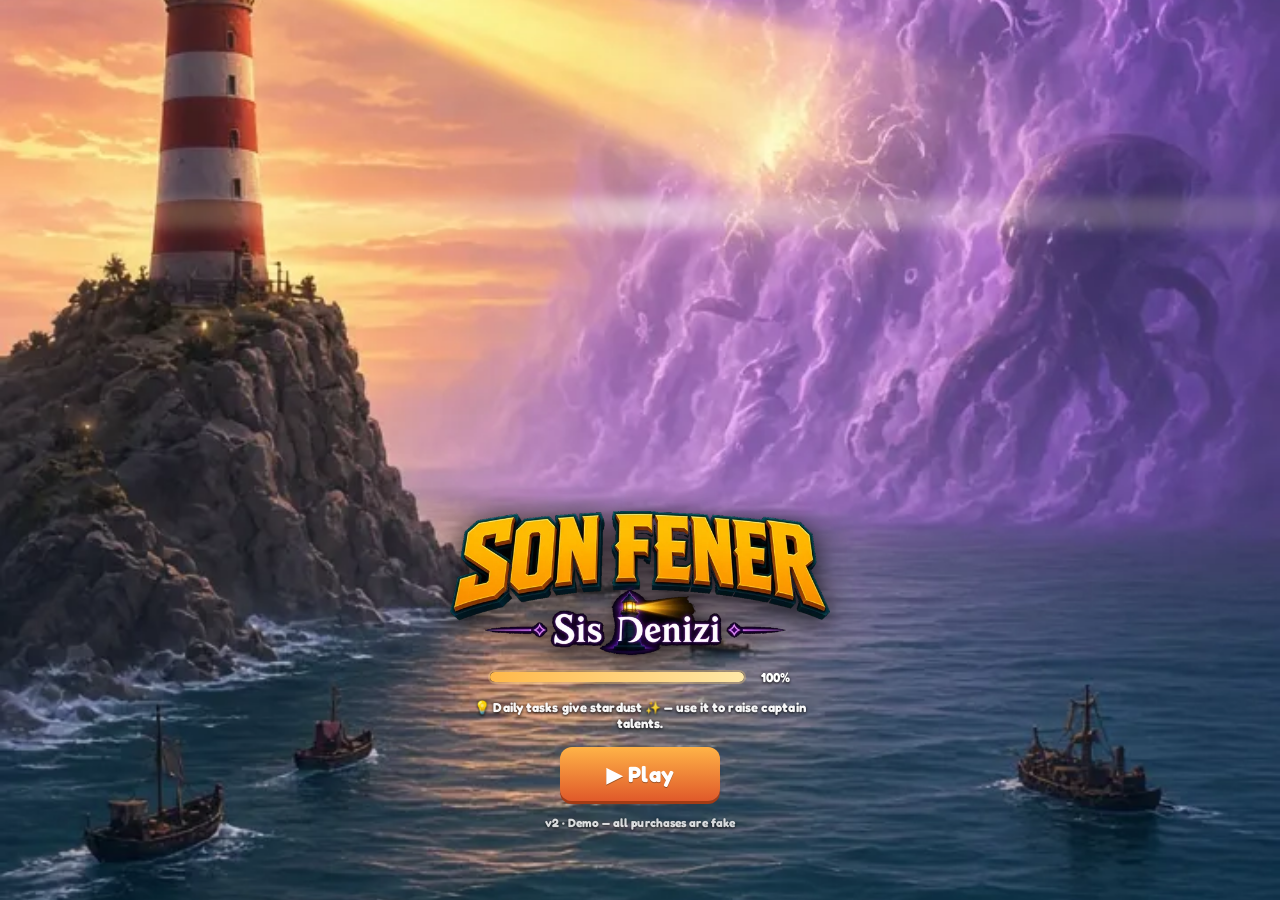
==== commit 391cfcee: "Barut Çağı art 1: boyalı yıldız-kale şehir katmanı, birlik/kaptan/boss sprite'ları, kara savaş zemin" ====
--- a/index.html
+++ b/index.html
@@ -254,7 +254,8 @@
 .port.skb{position:relative;cursor:pointer}.port .chg{position:absolute;inset:-4px;border-radius:inherit;pointer-events:none;background:conic-gradient(#9be7ff var(--chg,0%),#0000 0);-webkit-mask:radial-gradient(closest-side,#0000 calc(100% - 4px),#000 calc(100% - 3px));mask:radial-gradient(closest-side,#0000 calc(100% - 4px),#000 calc(100% - 3px));border-radius:50%}
 .port.skr{animation:skR .7s ease-in-out infinite;box-shadow:0 0 14px #9be7ff}.port.skr::after{content:'⚡';position:absolute;top:-10px;right:-6px;font-size:16px;filter:drop-shadow(0 0 4px #9be7ff)}@keyframes skR{50%{transform:scale(1.1)}}
 @media (prefers-reduced-motion:reduce){#warBtn.rdy,.port.skr{animation:none}}
-#world{position:fixed;inset:0;z-index:60;display:none;background:#0f3d5e;touch-action:none}#world.on{display:block}#wcv{display:block;touch-action:none}
+img.wen{filter:brightness(.6) sepia(.6) hue-rotate(-30deg)}
+#world{position:fixed;inset:0;z-index:60;display:none;background:#2c3a22;touch-action:none}#world.on{display:block}#wcv{display:block;touch-action:none}
 #wtop{position:absolute;top:calc(env(safe-area-inset-top) + 8px);left:8px;right:8px;display:flex;align-items:center;gap:8px;background:linear-gradient(#3a2a1a,#24180c);border:2px solid #c9a24a;border-radius:12px;padding:6px 10px;color:#ffe9a8}#wtop b{font-size:16px}#wtop small{opacity:.7;font-size:11px;flex:1}#wcl{background:#a33;color:#fff;border:0;border-radius:8px;width:32px;height:32px;font-size:16px}
 #whome{position:absolute;right:12px;bottom:calc(env(safe-area-inset-bottom) + 16px);width:52px;height:52px;border-radius:50%;border:3px solid #c9a24a;background:#2a5d8a;font-size:24px}
 #wcard{position:absolute;left:12px;right:76px;bottom:calc(env(safe-area-inset-bottom) + 14px);background:linear-gradient(#f6e7c1,#e3cc95);border:3px solid #8a6a2a;border-radius:14px;padding:10px 12px;color:#3a2a10;display:none;flex-direction:column;gap:4px}#wcard.on{display:flex}#wcard small{font-size:12px;opacity:.8}#wcard button{margin-top:4px;background:linear-gradient(#e85a3a,#b23218);color:#fff;font-weight:800;border:2px solid #7a1a08;border-radius:10px;padding:8px}#wcard button:disabled{filter:grayscale(1);opacity:.6}
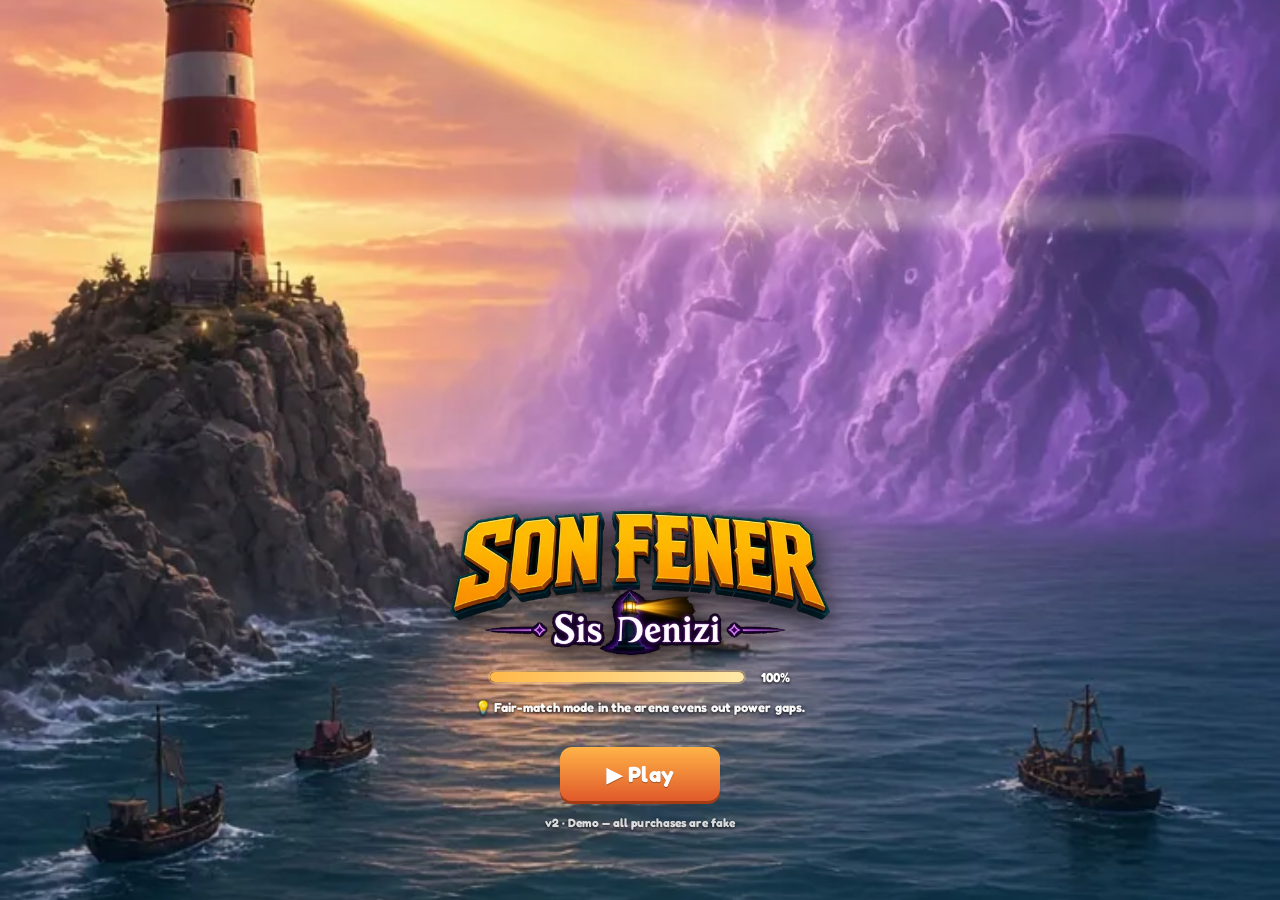
==== commit 8fd49096: "tr: re-theme remaining nav/region labels" ====
--- a/index.html
+++ b/index.html
@@ -281,7 +281,7 @@
 <button class="btn o" id="collect">✋ Hepsini topla</button><div id="talk"><img src="img/cap_yusuf.webp" alt=""><div class="bub" id="talkT"></div></div>
 <div id="fx"></div>
 <button id="warBtn"><b>⚔️</b><span id="warT">Savaş</span><small id="warSt"></small></button>
-<div id="bottom"><button class="big" id="bWork"><span>👷</span>İşçiler</button><button class="big" id="bHero"><span>🧑‍✈️</span>Kaptanlar<i class="dot" id="hdot"></i></button><button class="big hot" id="bMap"><span>⛵</span>Deniz<i class="dot" id="mdot"></i></button><button class="big" id="bTask"><span>📋</span>Görevler<i class="dot" id="tdot"></i></button><button class="big" id="bShop"><span>🛒</span>Mağaza</button></div>
+<div id="bottom"><button class="big" id="bWork"><span>👷</span>İşçiler</button><button class="big" id="bHero"><span>🧑‍✈️</span>Komutanlar<i class="dot" id="hdot"></i></button><button class="big hot" id="bMap"><span>⚔️</span>Sefer<i class="dot" id="mdot"></i></button><button class="big" id="bTask"><span>📋</span>Görevler<i class="dot" id="tdot"></i></button><button class="big" id="bShop"><span>🛒</span>Mağaza</button></div>
 <div id="sheet"></div>
 <div id="battle"></div>
 <div id="modal"><div class="box" id="mbox"></div></div>
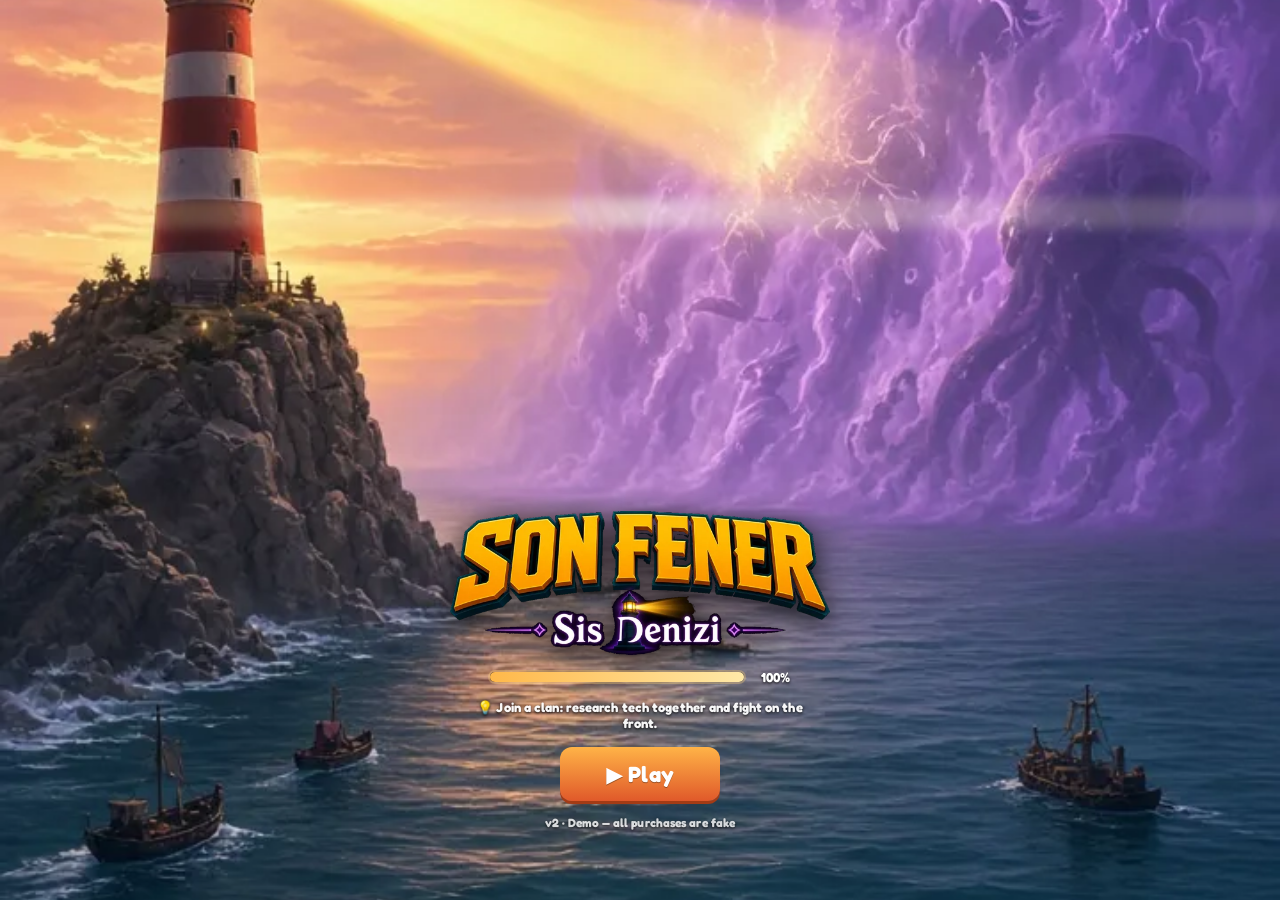
==== commit b0e3729b: "Barut Çağı art 2: şehir katmanı anında (önbellek), kale/savaş eğitimi (11 dil), siege.js tembel + im" ====
--- a/index.html
+++ b/index.html
@@ -254,6 +254,13 @@
 .port.skb{position:relative;cursor:pointer}.port .chg{position:absolute;inset:-4px;border-radius:inherit;pointer-events:none;background:conic-gradient(#9be7ff var(--chg,0%),#0000 0);-webkit-mask:radial-gradient(closest-side,#0000 calc(100% - 4px),#000 calc(100% - 3px));mask:radial-gradient(closest-side,#0000 calc(100% - 4px),#000 calc(100% - 3px));border-radius:50%}
 .port.skr{animation:skR .7s ease-in-out infinite;box-shadow:0 0 14px #9be7ff}.port.skr::after{content:'⚡';position:absolute;top:-10px;right:-6px;font-size:16px;filter:drop-shadow(0 0 4px #9be7ff)}@keyframes skR{50%{transform:scale(1.1)}}
 @media (prefers-reduced-motion:reduce){#warBtn.rdy,.port.skr{animation:none}}
+#battle .cutin{position:absolute;left:0;right:0;top:34%;height:96px;z-index:20;pointer-events:none;display:flex;align-items:center;gap:10px;padding-left:12px;background:linear-gradient(90deg,#000d,#5a1a08cc 55%,#0000);border-top:2px solid #ffb347;border-bottom:2px solid #ffb347;animation:cutin 1.3s ease-out forwards}
+#battle .cutin img{width:92px;height:92px;border-radius:10px;border:2px solid #ffd27a;object-fit:cover;box-shadow:0 0 18px #ff8a2a}
+#battle .cutin b{font:900 20px/1.1 system-ui;color:#fff4d6;text-shadow:0 2px 0 #7a2a00,0 0 12px #ff8a2a;letter-spacing:.5px}
+#battle .cutin.foe{flex-direction:row-reverse;padding:0 12px 0 0;background:linear-gradient(270deg,#000d,#2a0a1acc 55%,#0000);border-color:#c0392b;animation-name:cutinR}
+@keyframes cutin{0%{transform:translateX(-100%);opacity:0}15%{transform:translateX(0);opacity:1}80%{transform:translateX(4%);opacity:1}100%{transform:translateX(30%);opacity:0}}
+@keyframes cutinR{0%{transform:translateX(100%);opacity:0}15%{transform:none;opacity:1}80%{transform:translateX(-4%);opacity:1}100%{transform:translateX(-30%);opacity:0}}
+#battle{background:#140c08!important}
 img.wen{filter:brightness(.6) sepia(.6) hue-rotate(-30deg)}
 #world{position:fixed;inset:0;z-index:60;display:none;background:#2c3a22;touch-action:none}#world.on{display:block}#wcv{display:block;touch-action:none}
 #wtop{position:absolute;top:calc(env(safe-area-inset-top) + 8px);left:8px;right:8px;display:flex;align-items:center;gap:8px;background:linear-gradient(#3a2a1a,#24180c);border:2px solid #c9a24a;border-radius:12px;padding:6px 10px;color:#ffe9a8}#wtop b{font-size:16px}#wtop small{opacity:.7;font-size:11px;flex:1}#wcl{background:#a33;color:#fff;border:0;border-radius:8px;width:32px;height:32px;font-size:16px}
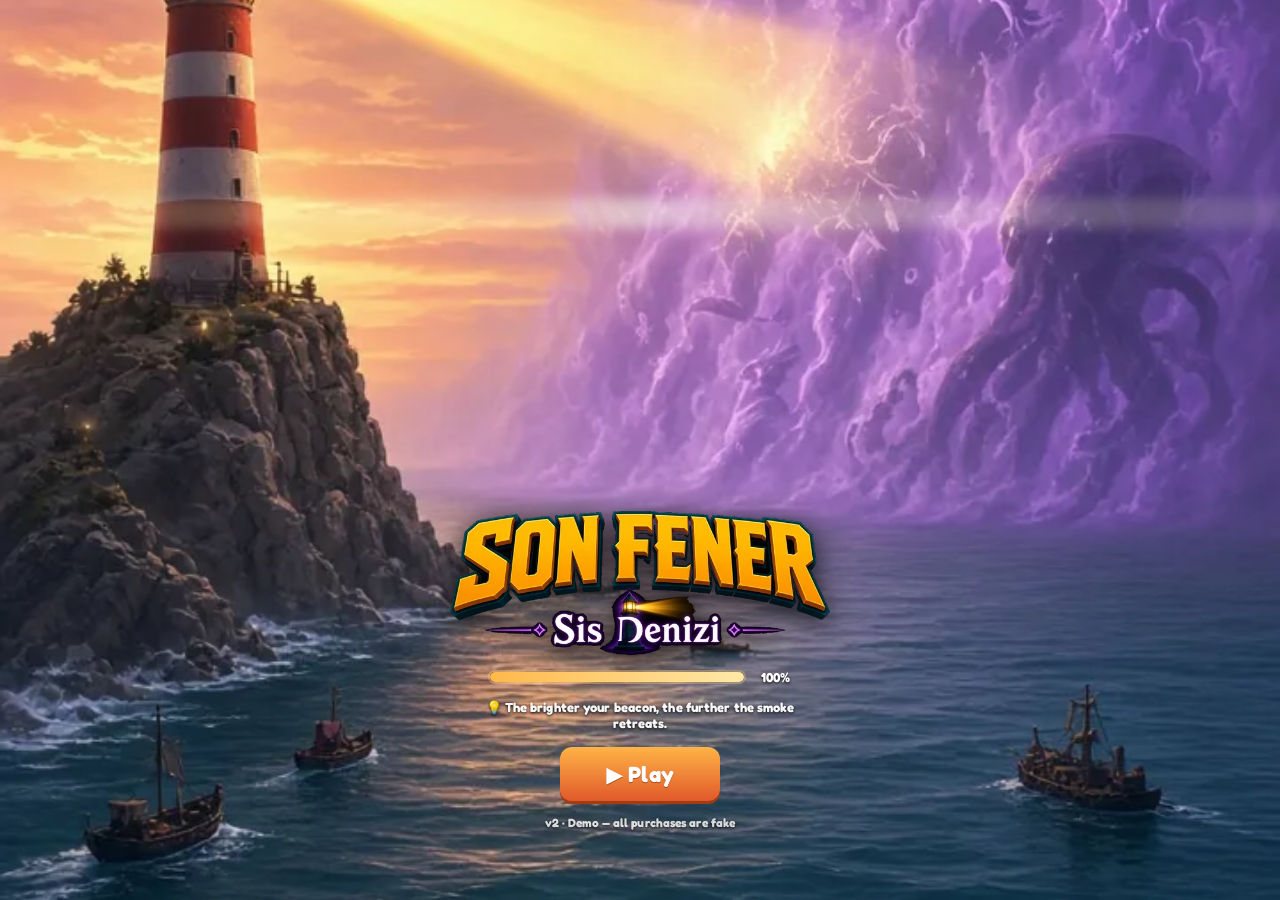
==== commit a337f90f: "Barut Çağı: yer adları (11 dil), HUD Hisar Sv, deniz emoji taraması, README dünya haritası; sw sf-b4" ====
--- a/index.html
+++ b/index.html
@@ -277,14 +277,14 @@
 </style></head><body>
 <canvas id="c"></canvas>
 <div id="hud">
- <div class="row"><div id="prof"><div class="av"><img src="img/cap_yusuf.webp" alt=""></div><div><b><i data-k>Fener Sv</i><span id="flv">1</span></b><small><i data-k>⚔️ Güç</i> <span id="pow">0</span></small></div></div>
+ <div class="row"><div id="prof"><div class="av"><img src="img/cap_yusuf.webp" alt=""></div><div><b><i data-k>Hisar Sv</i><span id="flv">1</span></b><small><i data-k>⚔️ Güç</i> <span id="pow">0</span></small></div></div>
   <div id="night"><span id="nval"></span><small id="nsub"></small></div></div>
  <div class="row"><div class="pill"><img class="ri" src="img/i_fish.webp" alt=""><span id="r_fish"></span></div><div class="pill"><img class="ri" src="img/i_wood.webp" alt=""><span id="r_wood"></span></div><div class="pill"><img class="ri" src="img/i_crys.webp" alt=""><span id="r_crys"></span></div><div class="pill" id="pGem" style="margin-left:auto"><img class="ri" src="img/i_gems.webp" alt=""><span id="r_gems"></span><span class="plus">+</span></div></div>
- <div id="stat" class="row"><div class="pill" id="pSurv"><img class="ri" src="img/i_surv.webp" alt=""><span id="surv"></span></div><div class="pill"><img class="ri" src="img/i_bld.webp" alt=""><span id="bld"></span></div><div class="pill" id="pIsl"><i>🏝️</i><span id="isl"></span></div><div class="pill" id="bClan" style="margin-left:auto">🛡️ Klan</div><div class="pill" id="bChat">💬 Sohbet</div></div>
+ <div id="stat" class="row"><div class="pill" id="pSurv"><img class="ri" src="img/i_surv.webp" alt=""><span id="surv"></span></div><div class="pill"><img class="ri" src="img/i_bld.webp" alt=""><span id="bld"></span></div><div class="pill" id="pIsl"><i>🏘️</i><span id="isl"></span></div><div class="pill" id="bClan" style="margin-left:auto">🛡️ Klan</div><div class="pill" id="bChat">💬 Sohbet</div></div>
  <div id="warn"></div>
  <div id="quest"></div>
 </div>
-<div id="side"><button class="sb hot" id="sPass">🎫<small>Bilet</small><i class="dot" id="pdot"></i></button><button class="sb" id="sBoss">🦑<small>Kraken</small><i class="dot" id="kdot"></i></button><button class="sb" id="sLogin">📅<small>Giriş</small><i class="dot" id="ldot"></i></button><button class="sb" id="sSet">⚙️<small>Ayarlar</small></button></div>
+<div id="side"><button class="sb hot" id="sPass">🎫<small>Bilet</small><i class="dot" id="pdot"></i></button><button class="sb" id="sBoss">👹<small>Zorba</small><i class="dot" id="kdot"></i></button><button class="sb" id="sLogin">📅<small>Giriş</small><i class="dot" id="ldot"></i></button><button class="sb" id="sSet">⚙️<small>Ayarlar</small></button></div>
 <button class="btn o" id="collect">✋ Hepsini topla</button><div id="talk"><img src="img/cap_yusuf.webp" alt=""><div class="bub" id="talkT"></div></div>
 <div id="fx"></div>
 <button id="warBtn"><b>⚔️</b><span id="warT">Savaş</span><small id="warSt"></small></button>
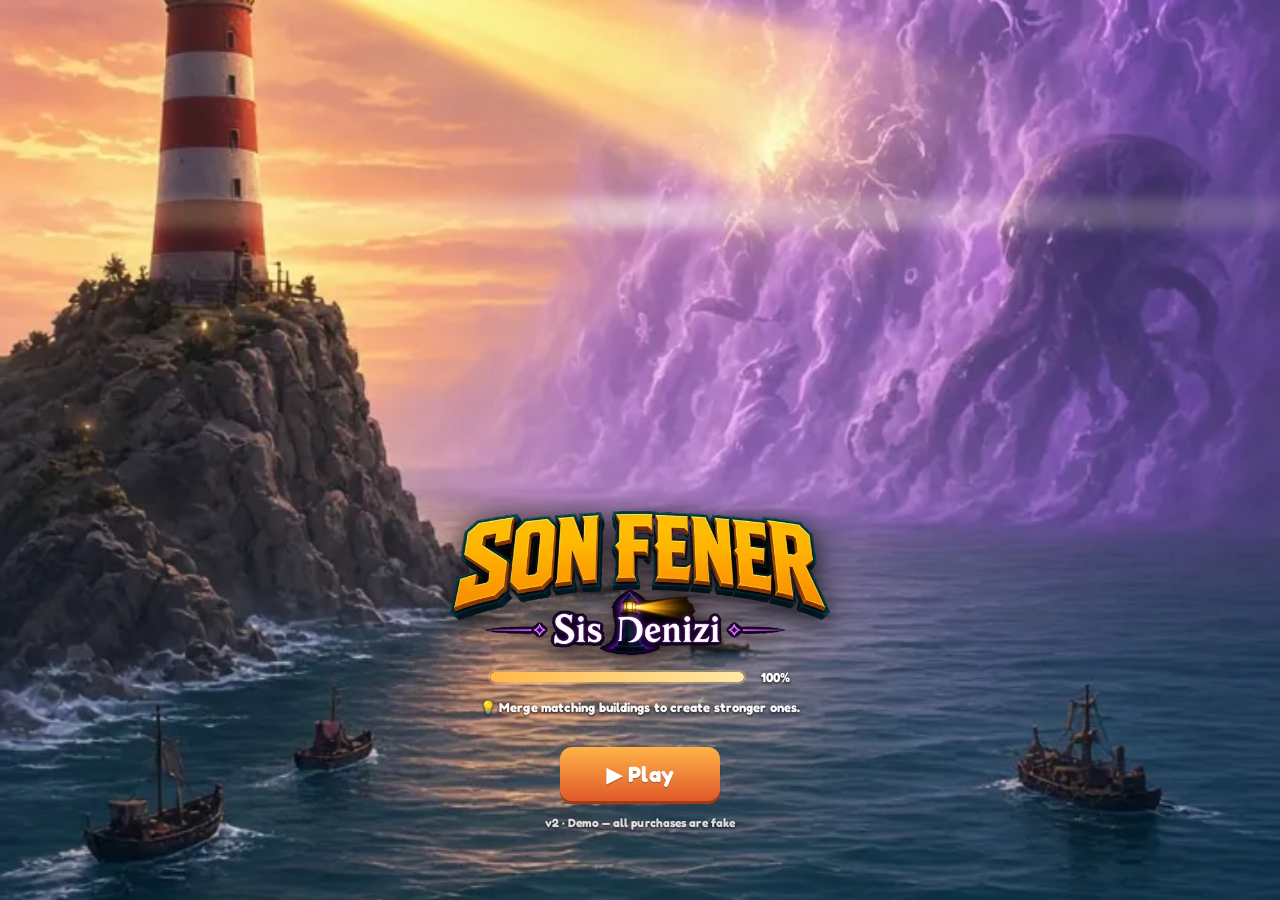
==== commit 411a0fc3: "Rebrand to STARFORT: title, manifest, og meta, i18n 11 langs, README/docs; sw sf-b41-1-starfort" ====
--- a/index.html
+++ b/index.html
@@ -1,6 +1,6 @@
 <!doctype html><html lang="tr"><head><meta charset="utf-8">
 <meta name="viewport" content="width=device-width,initial-scale=1,maximum-scale=1,user-scalable=no,viewport-fit=cover">
-<meta name="theme-color" content="#14304a"><title>Son Fener: Sis Denizi</title><link rel="manifest" href="manifest.webmanifest"><link rel="icon" href="img/icon-192.png"><link rel="apple-touch-icon" href="img/apple-touch-icon.png"><meta name="apple-mobile-web-app-capable" content="yes"><meta name="mobile-web-app-capable" content="yes"><meta name="apple-mobile-web-app-status-bar-style" content="black-translucent"><meta name="apple-mobile-web-app-title" content="Son Fener"><link rel="preload" as="image" href="img/title.webp">
+<meta name="theme-color" content="#14304a"><title>Starfort</title><meta name="description" content="Starfort: barut çağı kale-şehir strateji oyunu."><meta property="og:title" content="Starfort"><meta property="og:description" content="Barut çağı kale-şehir strateji oyunu: şehrini kur, ordunu yetiştir, haritada fethet."><meta property="og:type" content="website"><meta name="twitter:card" content="summary"><link rel="manifest" href="manifest.webmanifest"><link rel="icon" href="img/icon-192.png"><link rel="apple-touch-icon" href="img/apple-touch-icon.png"><meta name="apple-mobile-web-app-capable" content="yes"><meta name="mobile-web-app-capable" content="yes"><meta name="apple-mobile-web-app-status-bar-style" content="black-translucent"><meta name="apple-mobile-web-app-title" content="Starfort"><link rel="preload" as="image" href="img/title.webp">
 <style>
 *{box-sizing:border-box;-webkit-tap-highlight-color:transparent;user-select:none;-webkit-user-select:none}
 html,body{margin:0;height:100%;overflow:hidden;background:#14304a;font-family:system-ui,-apple-system,"Segoe UI",Roboto,sans-serif;color:#e8f1ff}
@@ -294,7 +294,7 @@
 <div id="modal"><div class="box" id="mbox"></div></div>
 <div id="toast"></div><div id="hand">👆</div><div id="tip"></div>
 <div id="ad"><div style="font-size:14px;opacity:.7">DEMO REKLAM</div><div style="font-size:40px">📺</div><div id="adt"></div></div>
-<div id="loading"><div class="ldBeam"></div><img id="ldLogo" src="img/logo.webp" alt="Son Fener"><div id="ldBox"><div id="ldBar"><i id="ldFill"></i></div><div id="ldPct">0%</div></div><div id="ldTip"></div><button class="btn o" id="startBtn" disabled data-i18n="html.yukleniyor">Yükleniyor…</button><small data-i18n="html.v2_demo_tum_satin">v2 · Demo — tüm satın alımlar sahte</small></div>
+<div id="loading"><div class="ldBeam"></div><img id="ldLogo" src="img/logo.webp" alt="Starfort"><div id="ldBox"><div id="ldBar"><i id="ldFill"></i></div><div id="ldPct">0%</div></div><div id="ldTip"></div><button class="btn o" id="startBtn" disabled data-i18n="html.yukleniyor">Yükleniyor…</button><small data-i18n="html.v2_demo_tum_satin">v2 · Demo — tüm satın alımlar sahte</small></div>
 <script>(function(){var T={"tr":["Yükleniyor…","v2 · Demo — tüm satın alımlar sahte"],"en":["Loading…","v2 · Demo — all purchases are fake"],"de":["Laden…","v2 · Demo – alle Käufe sind gefälscht"],"fr":["Chargement…","v2 · Démo — tous les achats sont faux"],"es":["Cargando…","v2 · Demostración: todas las compras son falsas"],"pt-BR":["Carregando…","v2 · Demonstração – todas as compras são falsas"],"id":["Memuat…","v2 · Demo — semua pembelian palsu"],"ru":["Загрузка…","v2 · Демо — все покупки фейковые"],"ar":["تحميل…","الإصدار 2 · العرض التوضيحي — جميع المشتريات مزيفة"],"zh-CN":["加载中…","v2 · 演示 — 所有购买都是假的"],"zh-TW":["載入中…","v2 · 演示 — 所有購買都是假的"]},l;try{l=new URLSearchParams(location.search).get('lang')||localStorage.getItem('sf_lang')}catch(e){}
 if(!T[l]){var n=(navigator.languages&&navigator.languages[0]||navigator.language||'tr').toLowerCase();l=/^zh-(tw|hk|mo|hant)/.test(n)?'zh-TW':/^zh/.test(n)?'zh-CN':/^pt/.test(n)?'pt-BR':n.slice(0,2);if(!T[l])l='en'}
 var b=document.getElementById('startBtn'),s=document.querySelector('#loading small');if(b&&b.disabled)b.textContent=T[l][0];if(s)s.textContent=T[l][1];if(l==='ar')document.getElementById('loading').dir='rtl'})()</script><script>(function(){var p=0,t=0,f=document.getElementById('ldFill'),c=document.getElementById('ldPct');window.__ldp=function(v){t=Math.max(t,v);if(v>=100){p=100;f.style.width='100%';c.textContent='100%'}};
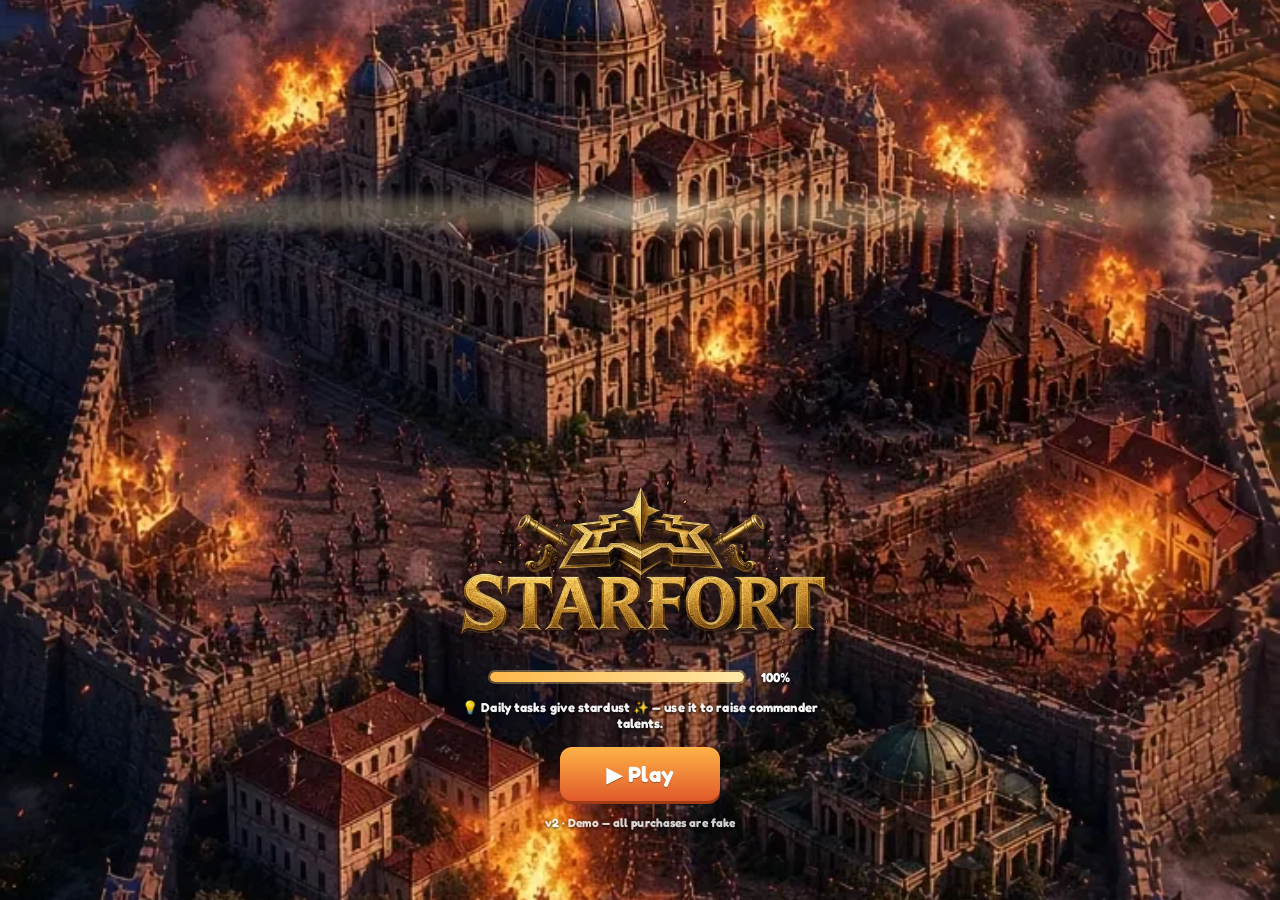
==== commit 01b86e6a: "Campaign map: land war map instead of sea; sw sf-b44-1-bosses" ====
--- a/index.html
+++ b/index.html
@@ -185,6 +185,19 @@
 @keyframes impf{from{transform:scale(.3);opacity:1}to{transform:scale(1.4);opacity:0}}@keyframes impr{from{transform:scale(.4);opacity:1}to{transform:scale(2.6);opacity:0}}@keyframes imps{to{transform:translate(var(--x),var(--y)) rotate(200deg) scale(.3);opacity:0}}
 .cball{position:fixed;z-index:59;width:12px;height:12px;margin:-6px;border-radius:50%;background:radial-gradient(circle at 35% 35%,#888,#111);box-shadow:0 0 8px #ffb347;pointer-events:none}
 @media (prefers-reduced-motion:reduce){.imp,.cball{display:none}#battle .waves,.sea .ship{animation:none}}
+.sea.land{background:radial-gradient(ellipse at 50% 50%,transparent 40%,#0a0604cc 100%),linear-gradient(#2a1a0e55,#1a0e0899),url(img/a/world_tile.webp) 0 0/150px!important;border-color:#5a3a1c!important}
+.sea.land .route path{stroke:#e8d6a8;stroke-width:2;opacity:.45}
+.sea.land .route path.done{stroke:#ff5a3c;stroke-width:3;stroke-dasharray:none;opacity:.9}
+.sea.land .node .kp{width:38px;display:block;margin:-6px auto -2px;filter:drop-shadow(0 2px 2px #000a)}
+.sea.land .node .fl{position:absolute;top:-6px;right:-4px;font-size:12px}
+.sea.land .node .fo{display:block;width:46px;height:46px;border-radius:50%;overflow:hidden;border:3px solid #ff4a2a;background:radial-gradient(#5a1a10,#1a0806);box-shadow:0 0 0 2px #000,0 0 14px #ff3b30;animation:fpulse 1.2s ease-in-out infinite}
+.sea.land .node .fo img{width:100%;height:120%;object-fit:cover;object-position:top}
+.sea.land .node.cur{animation:none}
+.sea.land .fd{width:28px;height:18px;background:radial-gradient(#6e6a66,#2e2a28);box-shadow:8px -4px 0 -2px #4e4a46,-6px -3px 0 -3px #5a5652;opacity:.9}
+.sea.land .node.fog.boss .fd{background:radial-gradient(#8a3a2a,#3a1410);box-shadow:8px -4px 0 -2px #6a2a1e,-6px -3px 0 -3px #7a3020}
+.sea.land .node .bk{position:absolute;top:-14px;left:50%;transform:translateX(-50%);font-size:14px;filter:drop-shadow(0 0 3px #ff3b30)}
+.sea.land .ship{width:34px;height:auto;position:absolute;transform:translate(-50%,-50%);filter:drop-shadow(0 3px 2px #000a)}
+@keyframes fpulse{0%,100%{box-shadow:0 0 0 2px #000,0 0 8px #ff3b30}50%{box-shadow:0 0 0 2px #000,0 0 20px #ff6a3c}}
 
 /* v8 savaş sahnesi */
 #bsc{flex:1;width:100%;min-height:0;display:block}
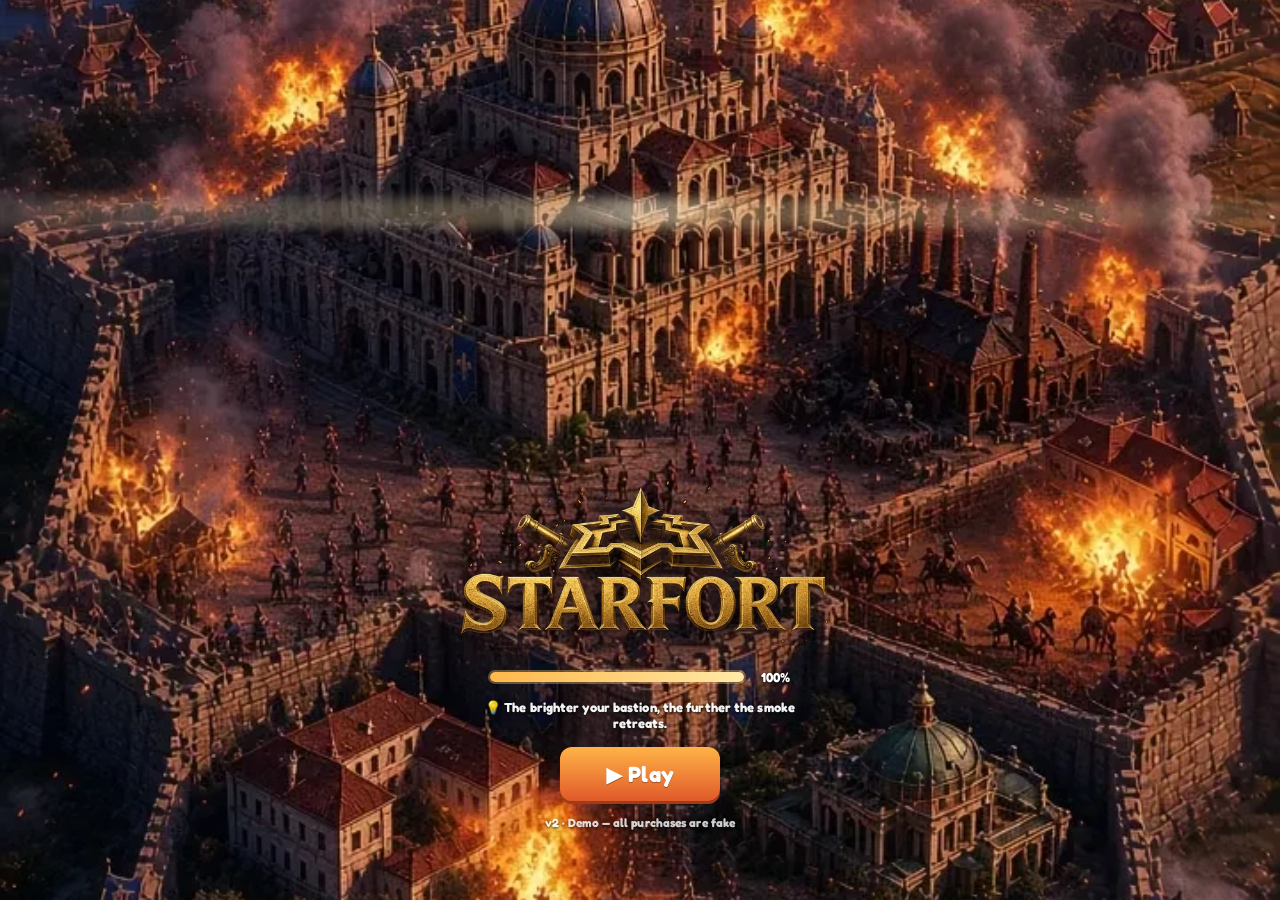
==== commit ca9e4443: "Grain sack resource icon replaces fish icon; sw sf-b45-1-boss" ====
--- a/index.html
+++ b/index.html
@@ -292,7 +292,7 @@
 <div id="hud">
  <div class="row"><div id="prof"><div class="av"><img src="img/cap_yusuf.webp" alt=""></div><div><b><i data-k>Hisar Sv</i><span id="flv">1</span></b><small><i data-k>⚔️ Güç</i> <span id="pow">0</span></small></div></div>
   <div id="night"><span id="nval"></span><small id="nsub"></small></div></div>
- <div class="row"><div class="pill"><img class="ri" src="img/i_fish.webp" alt=""><span id="r_fish"></span></div><div class="pill"><img class="ri" src="img/i_wood.webp" alt=""><span id="r_wood"></span></div><div class="pill"><img class="ri" src="img/i_crys.webp" alt=""><span id="r_crys"></span></div><div class="pill" id="pGem" style="margin-left:auto"><img class="ri" src="img/i_gems.webp" alt=""><span id="r_gems"></span><span class="plus">+</span></div></div>
+ <div class="row"><div class="pill"><img class="ri" src="img/i_grain.webp" alt=""><span id="r_fish"></span></div><div class="pill"><img class="ri" src="img/i_wood.webp" alt=""><span id="r_wood"></span></div><div class="pill"><img class="ri" src="img/i_crys.webp" alt=""><span id="r_crys"></span></div><div class="pill" id="pGem" style="margin-left:auto"><img class="ri" src="img/i_gems.webp" alt=""><span id="r_gems"></span><span class="plus">+</span></div></div>
  <div id="stat" class="row"><div class="pill" id="pSurv"><img class="ri" src="img/i_surv.webp" alt=""><span id="surv"></span></div><div class="pill"><img class="ri" src="img/i_bld.webp" alt=""><span id="bld"></span></div><div class="pill" id="pIsl"><i>🏘️</i><span id="isl"></span></div><div class="pill" id="bClan" style="margin-left:auto">🛡️ Klan</div><div class="pill" id="bChat">💬 Sohbet</div></div>
  <div id="warn"></div>
  <div id="quest"></div>
@@ -311,7 +311,7 @@
 <script>(function(){var T={"tr":["Yükleniyor…","v2 · Demo — tüm satın alımlar sahte"],"en":["Loading…","v2 · Demo — all purchases are fake"],"de":["Laden…","v2 · Demo – alle Käufe sind gefälscht"],"fr":["Chargement…","v2 · Démo — tous les achats sont faux"],"es":["Cargando…","v2 · Demostración: todas las compras son falsas"],"pt-BR":["Carregando…","v2 · Demonstração – todas as compras são falsas"],"id":["Memuat…","v2 · Demo — semua pembelian palsu"],"ru":["Загрузка…","v2 · Демо — все покупки фейковые"],"ar":["تحميل…","الإصدار 2 · العرض التوضيحي — جميع المشتريات مزيفة"],"zh-CN":["加载中…","v2 · 演示 — 所有购买都是假的"],"zh-TW":["載入中…","v2 · 演示 — 所有購買都是假的"]},l;try{l=new URLSearchParams(location.search).get('lang')||localStorage.getItem('sf_lang')}catch(e){}
 if(!T[l]){var n=(navigator.languages&&navigator.languages[0]||navigator.language||'tr').toLowerCase();l=/^zh-(tw|hk|mo|hant)/.test(n)?'zh-TW':/^zh/.test(n)?'zh-CN':/^pt/.test(n)?'pt-BR':n.slice(0,2);if(!T[l])l='en'}
 var b=document.getElementById('startBtn'),s=document.querySelector('#loading small');if(b&&b.disabled)b.textContent=T[l][0];if(s)s.textContent=T[l][1];if(l==='ar')document.getElementById('loading').dir='rtl'})()</script><script>(function(){var p=0,t=0,f=document.getElementById('ldFill'),c=document.getElementById('ldPct');window.__ldp=function(v){t=Math.max(t,v);if(v>=100){p=100;f.style.width='100%';c.textContent='100%'}};
-var imgs=['img/title.webp','img/logo.webp','img/cap_deniz.webp','img/i_fish.webp','img/i_wood.webp','img/i_crys.webp','img/i_gems.webp','img/f_crab.webp'],n=0;imgs.forEach(function(u){var i=new Image();i.onload=i.onerror=function(){n++;window.__ldp(10+40*n/imgs.length)};i.src=u});
+var imgs=['img/title.webp','img/logo.webp','img/cap_deniz.webp','img/i_grain.webp','img/i_wood.webp','img/i_crys.webp','img/i_gems.webp','img/f_crab.webp'],n=0;imgs.forEach(function(u){var i=new Image();i.onload=i.onerror=function(){n++;window.__ldp(10+40*n/imgs.length)};i.src=u});
 (function k(){if(t<90)t+=(90-t)*0.012;p+=(t-p)*0.15;if(f){f.style.width=p.toFixed(1)+'%';c.textContent=Math.round(p)+'%'}if(p<99.5)requestAnimationFrame(k);else{f.style.width='100%';c.textContent='100%'}})()})()</script>
 <script src="lib/supabase.js"></script>
 <script type="module" src="game.js"></script>
